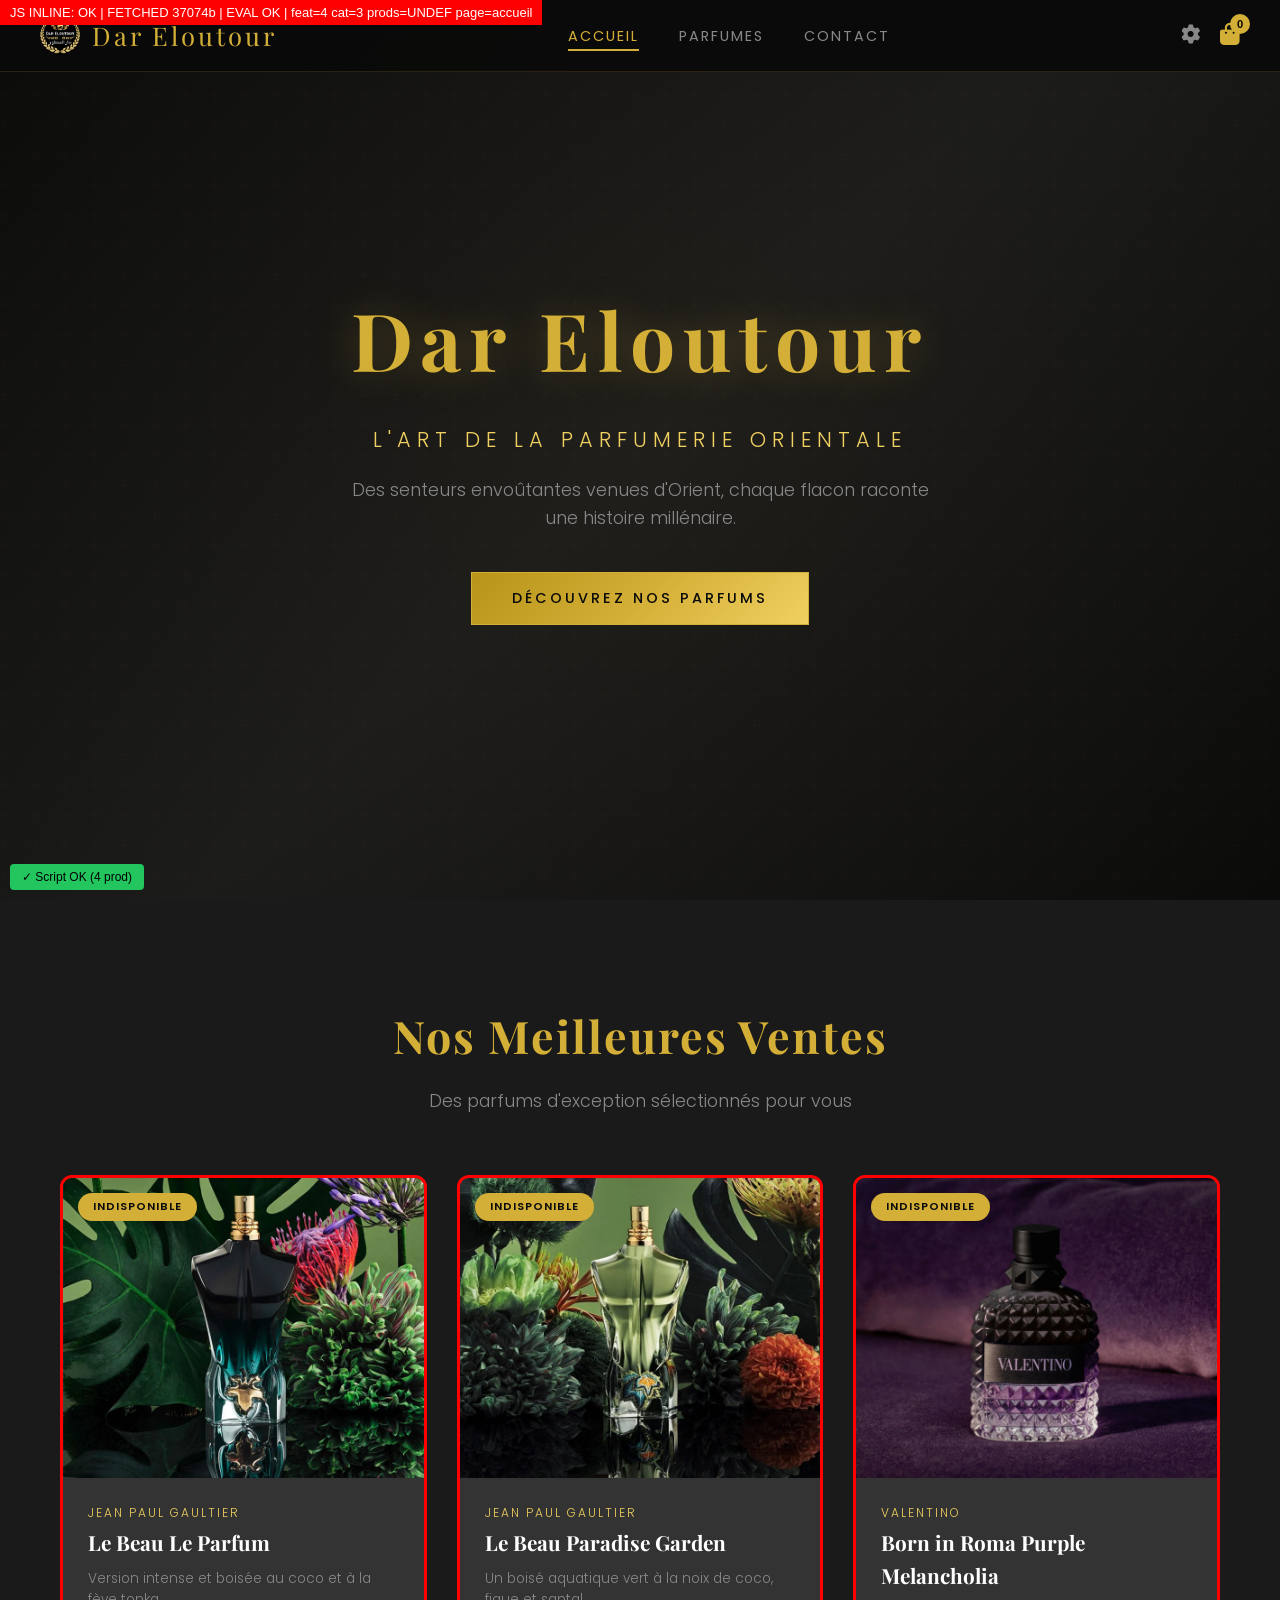
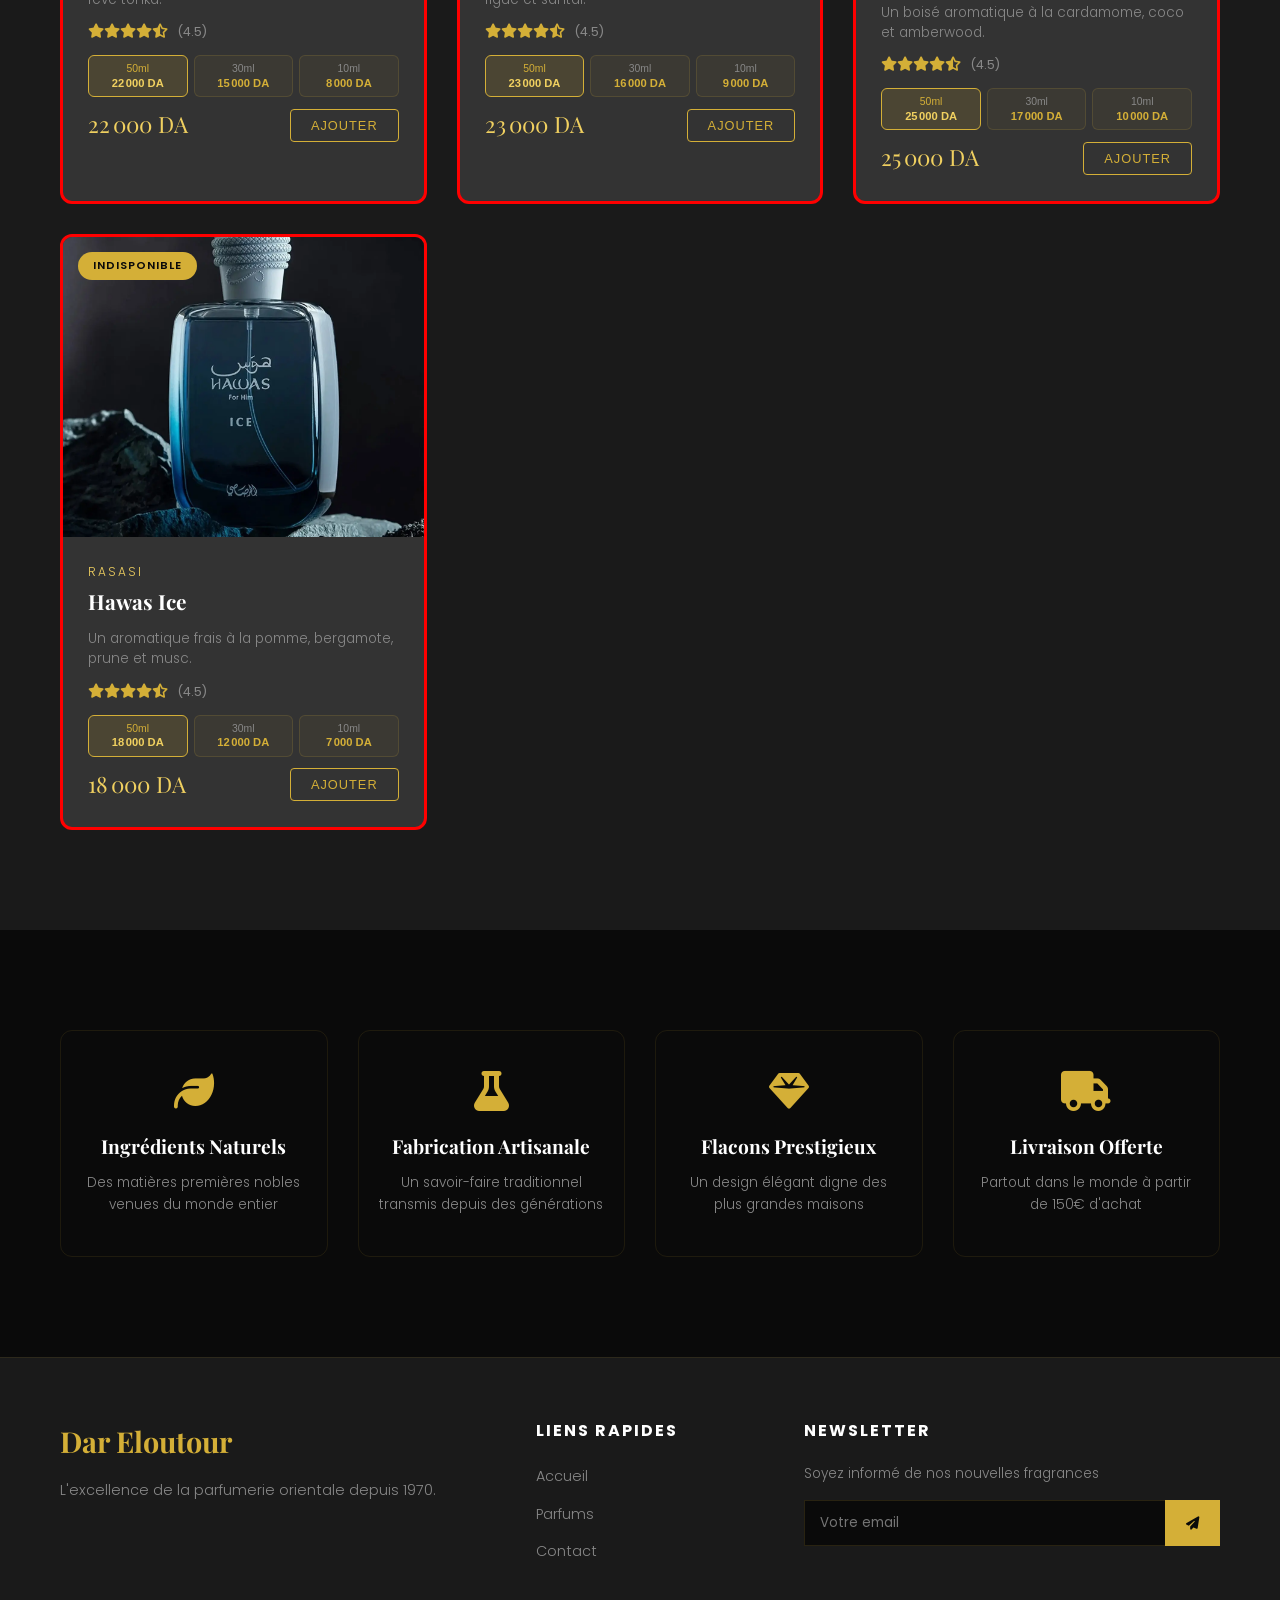
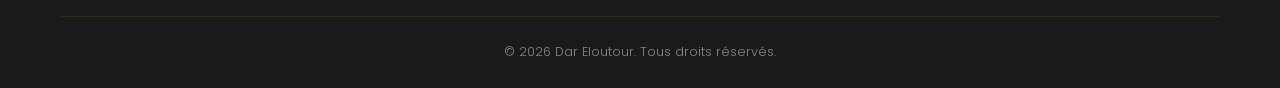
==== index.html @ 6e51fd21 "force products visible with !important styles" ====
<!DOCTYPE html>
<html lang="fr">

<head>
    <meta charset="UTF-8">
    <meta name="viewport" content="width=device-width, initial-scale=1.0">
    <title>Dar Eloutour - Parfumerie de Luxe</title>
    <link rel="stylesheet" href="style.css">
    <link rel="stylesheet" href="https://cdnjs.cloudflare.com/ajax/libs/font-awesome/6.5.1/css/all.min.css">
    <link
        href="https://fonts.googleapis.com/css2?family=Playfair+Display:wght@400;700&family=Poppins:wght@300;400;500;600&display=swap"
        rel="stylesheet">
</head>

<body>
    <header class="header">
        <nav class="navbar">
            <div class="nav-logo">
                <a href="#accueil">
                    <img src="logo.jpg" alt="Dar Eloutour" class="logo-icon">
                    <span class="logo-text">Dar Eloutour</span>
                </a>
            </div>
            <ul class="nav-menu">
                <li><a href="#accueil" class="nav-link active">Accueil</a></li>
                <li><a href="#catalogue" class="nav-link">Parfumes</a></li>
                <li><a href="#contact" class="nav-link">Contact</a></li>
            </ul>
            <div class="nav-actions">
                <button class="admin-btn" id="adminBtn" title="Gérer les parfums">
                    <i class="fas fa-cog"></i>
                </button>
                <button class="cart-btn" id="cartBtn">
                    <i class="fas fa-shopping-bag"></i>
                    <span class="cart-count" id="cartCount">0</span>
                </button>
                <button class="menu-toggle" id="menuToggle">
                    <i class="fas fa-bars"></i>
                </button>
            </div>
        </nav>
    </header>

    <section id="accueil" class="page active-page">
        <div class="hero">
            <div class="hero-overlay"></div>
            <div class="hero-content">
                <h1 class="hero-title">Dar Eloutour</h1>
                <p class="hero-subtitle">L'art de la parfumerie orientale</p>
                <p class="hero-desc">Des senteurs envoûtantes venues d'Orient, chaque flacon raconte une histoire
                    millénaire.</p>
                <a href="#catalogue" class="btn btn-gold">Découvrez nos parfums</a>
            </div>
        </div>

        <section class="section featured">
            <div class="container">
                <h2 class="section-title">Nos Meilleures Ventes</h2>
                <p class="section-subtitle">Des parfums d'exception sélectionnés pour vous</p>
                <div class="products-grid" id="featuredProducts">
                </div>
            </div>
        </section>

        <section class="section qualities">
            <div class="container">
                <div class="qualities-grid">
                    <div class="quality-card">
                        <i class="fas fa-leaf"></i>
                        <h3>Ingrédients Naturels</h3>
                        <p>Des matières premières nobles venues du monde entier</p>
                    </div>
                    <div class="quality-card">
                        <i class="fas fa-flask"></i>
                        <h3>Fabrication Artisanale</h3>
                        <p>Un savoir-faire traditionnel transmis depuis des générations</p>
                    </div>
                    <div class="quality-card">
                        <i class="fas fa-gem"></i>
                        <h3>Flacons Prestigieux</h3>
                        <p>Un design élégant digne des plus grandes maisons</p>
                    </div>
                    <div class="quality-card">
                        <i class="fas fa-truck"></i>
                        <h3>Livraison Offerte</h3>
                        <p>Partout dans le monde à partir de 150€ d'achat</p>
                    </div>
                </div>
            </div>
        </section>
    </section>

    <section id="catalogue" class="page">
        <div class="container section">
            <h2 class="section-title">Nos Parfums</h2>
            <p class="section-subtitle">Explorez notre collection de parfums d'exception</p>
            <div class="filter-bar" id="filterBar">
                <button class="filter-btn active" data-filter="all">Tous</button>
                <button class="filter-btn" data-filter="oriental">Oriental</button>
                <button class="filter-btn" data-filter="floral">Floral</button>
                <button class="filter-btn" data-filter="boise">Boisé</button>
                <button class="filter-btn" data-filter="frais">Fraîcheur</button>
            </div>
            <div class="products-grid" id="catalogueProducts">
            </div>
        </div>
    </section>

    <section id="parfume-detail" class="page">
        <div class="container section" id="parfumeDetailContent">
        </div>
    </section>

    <section id="apropos" class="page">
        <div class="container section">
            <h2 class="section-title">À propos de Dar Eloutour</h2>
            <div class="about-content">
                <div class="about-text">
                    <p>Depuis des siècles, l'Orient est le berceau de la parfumerie. <strong>Dar Eloutour</strong> (« La
                        Maison des Parfums ») perpétue cette tradition avec passion et excellence.</p>
                    <p>Notre maison sélectionne les meilleurs ingrédients : oud précieux, roses de Damas, ambre gris,
                        musc blanc et bien d'autres trésors olfactifs. Chaque parfum est élaboré selon des méthodes
                        artisanales transmises de génération en génération.</p>
                    <p>Nous croyons que le parfum est bien plus qu'une fragrance — c'est une émotion, un souvenir, une
                        signature invisible qui révèle l'essence de celui qui le porte.</p>
                    <blockquote class="about-quote">
                        "Le parfum est la mémoire sensible de l'âme."
                    </blockquote>
                </div>
                <div class="about-stats">
                    <div class="stat">
                        <span class="stat-number">50+</span>
                        <span class="stat-label">Années d'expertise</span>
                    </div>
                    <div class="stat">
                        <span class="stat-number">200+</span>
                        <span class="stat-label">Parfums créés</span>
                    </div>
                    <div class="stat">
                        <span class="stat-number">15k+</span>
                        <span class="stat-label">Clients satisfaits</span>
                    </div>
                    <div class="stat">
                        <span class="stat-number">30+</span>
                        <span class="stat-label">Pays livrés</span>
                    </div>
                </div>
            </div>
        </div>
    </section>

    <section id="contact" class="page">
        <div class="container section">
            <h2 class="section-title">Contactez-nous</h2>
            <p class="section-subtitle">Une question ? Une commande spéciale ? Écrivez-nous</p>
            <div class="contact-wrapper">
                <div class="contact-info">
                    <div class="info-item">
                        <i class="fas fa-map-marker-alt"></i>
                        <div>
                            <h4>Adresse</h4>
                            <p>12 Rue des Parfumeurs, Alger Centre<br>Algérie</p>
                        </div>
                    </div>
                    <div class="info-item">
                        <i class="fas fa-phone-alt"></i>
                        <div>
                            <h4>Téléphone</h4>
                            <p>+213 555 12 34 56</p>
                        </div>
                    </div>
                    <div class="info-item">
                        <i class="fas fa-envelope"></i>
                        <div>
                            <h4>Email</h4>
                            <p>contact@dareloutour.dz</p>
                        </div>
                    </div>
                    <div class="info-item">
                        <i class="fas fa-clock"></i>
                        <div>
                            <h4>Horaires</h4>
                            <p>Lun - Sam : 9h00 - 19h00</p>
                        </div>
                    </div>
                    <div class="social-links">
                        <a href="#" class="social-link"><i class="fab fa-facebook-f"></i></a>
                        <a href="#" class="social-link"><i class="fab fa-instagram"></i></a>
                        <a href="#" class="social-link"><i class="fab fa-whatsapp"></i></a>
                    </div>
                </div>
                <form class="contact-form" id="contactForm">
                    <div class="form-group">
                        <input type="text" id="name" placeholder="Votre nom" required>
                    </div>
                    <div class="form-group">
                        <input type="email" id="email" placeholder="Votre email" required>
                    </div>
                    <div class="form-group">
                        <input type="text" id="subject" placeholder="Sujet" required>
                    </div>
                    <div class="form-group">
                        <textarea id="message" rows="5" placeholder="Votre message" required></textarea>
                    </div>
                    <button type="submit" class="btn btn-gold">Envoyer le message</button>
                </form>
            </div>
        </div>
    </section>

    <!-- Admin Modal -->
    <div class="admin-overlay" id="adminOverlay"></div>
    <div class="admin-modal" id="adminModal">
        <div class="admin-header">
            <h3><i class="fas fa-cog"></i> Gestion des Parfums</h3>
            <div class="admin-header-actions">
                <button class="admin-dl-btn" id="adminTokenBtn" title="Configurer le token GitHub"><i class="fas fa-key"></i></button>
                <button class="admin-dl-btn" id="adminDlBtn" title="Télécharger script.js"><i class="fas fa-download"></i></button>
                <button class="admin-close" id="adminClose"><i class="fas fa-times"></i></button>
            </div>
        </div>
        <div class="admin-token-section" id="adminTokenSection" style="display:none">
            <div class="admin-token-header">
                <span><i class="fab fa-github"></i> Token GitHub</span>
                <div>
                    <button class="admin-token-test" id="adminTokenTest">Tester</button>
                    <button class="admin-token-reset" id="adminTokenReset">Réinitialiser</button>
                </div>
            </div>
            <input type="password" id="adminTokenInput" placeholder="Colle ton GitHub token ici...">
            <div class="admin-token-status" id="adminTokenStatus"></div>
        </div>
        <div class="admin-tabs">
            <button class="admin-tab active" data-tab="add">Ajouter</button>
            <button class="admin-tab" data-tab="edit">Modifier</button>
        </div>
        <div class="admin-body">
            <!-- Tab: Ajouter -->
            <div class="admin-tab-content active" id="adminTabAdd">
                <form id="adminAddForm">
                    <div class="admin-form-row">
                        <div class="admin-form-group">
                            <label>Marque</label>
                            <input type="text" id="adminBrand" placeholder="ex: Dior" required>
                        </div>
                        <div class="admin-form-group">
                            <label>Nom</label>
                            <input type="text" id="adminName" placeholder="ex: Sauvage" required>
                        </div>
                    </div>
                    <div class="admin-form-row">
                        <div class="admin-form-group">
                            <label>Catégorie</label>
                            <select id="adminCategory">
                                <option value="oriental">Oriental</option>
                                <option value="floral">Floral</option>
                                <option value="boise">Boisé</option>
                                <option value="frais">Fraîcheur</option>
                            </select>
                        </div>
                        <div class="admin-form-group">
                            <label>Prix 50ml (DA)</label>
                            <input type="number" id="adminPrice50" placeholder="ex: 22000" min="0" required>
                        </div>
                        <div class="admin-form-group">
                            <label>Prix 30ml (DA)</label>
                            <input type="number" id="adminPrice30" placeholder="ex: 15000" min="0" required>
                        </div>
                        <div class="admin-form-group">
                            <label>Prix 10ml (DA)</label>
                            <input type="number" id="adminPrice10" placeholder="ex: 8000" min="0" required>
                        </div>
                    </div>
                    <div class="admin-form-group">
                        <label>Description</label>
                        <textarea id="adminDesc" rows="2" placeholder="Description du parfum..." required></textarea>
                    </div>
                    <div class="admin-form-group">
                        <label>Statut</label>
                        <select id="adminStatus">
                            <option value="Disponible">Disponible</option>
                            <option value="Indisponible">Indisponible</option>
                        </select>
                    </div>
                    <div class="admin-form-group">
                        <label>Photo</label>
                        <div class="admin-image-upload">
                            <input type="file" id="adminImageFile" accept="image/*">
                            <span>ou</span>
                            <input type="url" id="adminImageUrl" placeholder="Coller une URL d'image...">
                        </div>
                        <div class="admin-image-preview" id="adminImagePreview">
                            <img src="" style="display:none" id="adminPreviewImg">
                        </div>
                    </div>
                    <button type="submit" class="btn btn-gold admin-submit">Ajouter le parfum</button>
                </form>
            </div>
            <!-- Tab: Modifier -->
            <div class="admin-tab-content" id="adminTabEdit">
                <div class="admin-edit-list" id="adminEditList"></div>
            </div>
        </div>
    </div>

    <div class="cart-overlay" id="cartOverlay"></div>
    <div class="cart-sidebar" id="cartSidebar">
        <div class="cart-header">
            <h3>Mon Panier</h3>
            <button class="cart-close" id="cartClose"><i class="fas fa-times"></i></button>
        </div>
        <div class="cart-items" id="cartItems">
            <p class="cart-empty">Votre panier est vide</p>
        </div>
        <div class="cart-footer">
            <div class="cart-total">
                <span>Total</span>
                <span id="cartTotal">0,00 DA</span>
            </div>
            <button class="btn btn-gold" id="checkoutBtn">Commander</button>
        </div>
    </div>

    <section id="commande" class="page">
        <div class="container section">
            <h2 class="section-title">Finaliser la commande</h2>
            <p class="section-subtitle">Remplissez vos informations pour valider votre panier</p>
            <div class="commande-wrapper">
                <div class="commande-recap">
                    <h3><i class="fas fa-shopping-bag"></i> Récapitulatif</h3>
                    <div id="commandeRecapItems"></div>
                    <div class="commande-recap-total">
                        <span>Total</span>
                        <span id="commandeRecapTotal">0,00 DA</span>
                    </div>
                </div>
                <form id="commandeForm" class="commande-form">
                    <div class="commande-row">
                        <div class="commande-group">
                            <label><i class="fas fa-user"></i> Prénom</label>
                            <input type="text" id="cmdPrenom" placeholder="Votre prénom" required>
                        </div>
                        <div class="commande-group">
                            <label><i class="fas fa-user"></i> Nom</label>
                            <input type="text" id="cmdNom" placeholder="Votre nom" required>
                        </div>
                    </div>
                    <div class="commande-group">
                        <label><i class="fas fa-phone-alt"></i> Numéro de téléphone</label>
                        <input type="tel" id="cmdPhone" placeholder="ex: 0555 12 34 56" required>
                    </div>
                    <div class="commande-row">
                        <div class="commande-group">
                            <label><i class="fas fa-map-marker-alt"></i> Wilaya</label>
                            <select id="cmdWilaya" required>
                                <option value="">Sélectionnez une wilaya</option>
                            </select>
                        </div>
                        <div class="commande-group">
                            <label><i class="fas fa-city"></i> Commune</label>
                            <input type="text" id="cmdCommune" placeholder="Votre commune" required>
                        </div>
                    </div>
                    <button type="submit" class="btn btn-gold commande-submit"><i class="fas fa-check-circle"></i> Confirmer la commande</button>
                </form>
            </div>
        </div>
    </section>

    <footer class="footer">
        <div class="container">
            <div class="footer-content">
                <div class="footer-brand">
                    <h3>Dar Eloutour</h3>
                    <p>L'excellence de la parfumerie orientale depuis 1970.</p>
                </div>
                <div class="footer-links">
                    <h4>Liens rapides</h4>
                    <ul>
                        <li><a href="#accueil">Accueil</a></li>
                        <li><a href="#catalogue">Parfums</a></li>
                        <li><a href="#contact">Contact</a></li>
                    </ul>
                </div>
                <div class="footer-newsletter">
                    <h4>Newsletter</h4>
                    <p>Soyez informé de nos nouvelles fragrances</p>
                    <form class="newsletter-form" id="newsletterForm">
                        <input type="email" placeholder="Votre email" required>
                        <button type="submit"><i class="fas fa-paper-plane"></i></button>
                    </form>
                </div>
            </div>
            <div class="footer-bottom">
                <p>&copy; 2026 Dar Eloutour. Tous droits réservés.</p>
            </div>
        </div>
    </footer>

    <script>
(function(){
    var red = document.createElement('div');
    red.style.cssText = 'position:fixed;top:0;left:0;z-index:99999;background:#f00;color:#fff;padding:5px 10px;font:14px sans-serif;font-size:13px';
    red.textContent = 'JS INLINE: OK';
    document.body.appendChild(red);
    var xhr = new XMLHttpRequest();
    xhr.open('GET', 'script.js?_=' + Date.now(), true);
    xhr.onload = function() {
        if (xhr.status === 200) {
            red.textContent += ' | FETCHED ' + xhr.responseText.length + 'b';
            try {
                eval(xhr.responseText);
                red.textContent += ' | EVAL OK';
                // Debug: check containers and force products visible
                var feat = document.getElementById('featuredProducts');
                var cat = document.getElementById('catalogueProducts');
                var info = [];
                if (feat) {
                    info.push('feat=' + feat.children.length);
                    // Force products visible
                    for (var i = 0; i < feat.children.length; i++) {
                        feat.children[i].style.setProperty('background', '#333', 'important');
                        feat.children[i].style.setProperty('border', '3px solid red', 'important');
                        feat.children[i].style.setProperty('opacity', '1', 'important');
                        feat.children[i].style.setProperty('display', 'block', 'important');
                    }
                } else info.push('featMISSING');
                if (cat) info.push('cat=' + cat.children.length);
                else info.push('catMISSING');
                info.push('prods=' + (typeof products !== 'undefined' ? products.length : 'UNDEF'));
                var active = document.querySelector('.page.active-page');
                info.push('page=' + (active ? active.id : 'NONE'));
                red.textContent += ' | ' + info.join(' ');
            } catch(e) {
                red.textContent += ' | EVAL ERR: ' + e.message;
            }
        } else {
            red.textContent += ' | FETCH FAIL: ' + xhr.status;
        }
    };
    xhr.onerror = function() {
        red.textContent += ' | NETWORK ERROR';
    };
    xhr.send();
})();
</script>
</body>

</html>
---- style.css ----
:root {
    --gold: #D4AF37;
    --gold-light: #F0D060;
    --gold-dark: #B8941A;
    --black: #0A0A0A;
    --black-soft: #1A1A1A;
    --black-light: #2A2A2A;
    --white: #FFFFFF;
    --off-white: #F5F0EB;
    --gray: #888888;
    --gray-light: #E5E0DB;
    --transition: all 0.3s ease;
}

* {
    margin: 0;
    padding: 0;
    box-sizing: border-box;
}

html {
    scroll-behavior: smooth;
}

body {
    font-family: 'Poppins', sans-serif;
    background: var(--black);
    color: var(--off-white);
    line-height: 1.6;
    overflow-x: hidden;
}

a {
    text-decoration: none;
    color: inherit;
}

ul {
    list-style: none;
}

.container {
    max-width: 1200px;
    margin: 0 auto;
    padding: 0 20px;
}

.section {
    padding: 100px 0;
}

.section-title {
    font-family: 'Playfair Display', serif;
    font-size: 2.8rem;
    color: var(--gold);
    text-align: center;
    margin-bottom: 15px;
    letter-spacing: 2px;
}

.section-subtitle {
    text-align: center;
    color: var(--gray);
    font-size: 1.1rem;
    margin-bottom: 60px;
    font-weight: 300;
}

/* ===== HEADER ===== */
.header {
    position: fixed;
    top: 0;
    left: 0;
    width: 100%;
    z-index: 1000;
    background: rgba(10, 10, 10, 0.95);
    backdrop-filter: blur(10px);
    border-bottom: 1px solid rgba(212, 175, 55, 0.15);
    transition: var(--transition);
}

.navbar {
    display: flex;
    align-items: center;
    justify-content: space-between;
    padding: 15px 40px;
    max-width: 1400px;
    margin: 0 auto;
}

.nav-logo a {
    display: flex;
    align-items: center;
    gap: 12px;
    font-family: 'Playfair Display', serif;
    font-size: 1.6rem;
    color: var(--gold);
    letter-spacing: 3px;
}

.logo-icon {
    width: 40px;
    height: 40px;
    object-fit: cover;
    border-radius: 50%;
}

.nav-menu {
    display: flex;
    gap: 40px;
}

.nav-link {
    font-size: 0.9rem;
    font-weight: 400;
    color: var(--gray);
    text-transform: uppercase;
    letter-spacing: 2px;
    padding: 5px 0;
    position: relative;
    transition: var(--transition);
}

.nav-link::after {
    content: '';
    position: absolute;
    bottom: 0;
    left: 0;
    width: 0;
    height: 2px;
    background: var(--gold);
    transition: var(--transition);
}

.nav-link:hover,
.nav-link.active {
    color: var(--gold);
}

.nav-link:hover::after,
.nav-link.active::after {
    width: 100%;
}

.nav-actions {
    display: flex;
    align-items: center;
    gap: 20px;
}

.cart-btn {
    position: relative;
    background: none;
    border: none;
    color: var(--gold);
    font-size: 1.4rem;
    cursor: pointer;
    transition: var(--transition);
}

.cart-btn:hover {
    transform: scale(1.1);
}

.cart-count {
    position: absolute;
    top: -8px;
    right: -10px;
    background: var(--gold);
    color: var(--black);
    font-size: 0.7rem;
    font-weight: 600;
    width: 20px;
    height: 20px;
    border-radius: 50%;
    display: flex;
    align-items: center;
    justify-content: center;
}

.menu-toggle {
    display: none;
    background: none;
    border: none;
    color: var(--gold);
    font-size: 1.5rem;
    cursor: pointer;
}

/* ===== HERO ===== */
.hero {
    min-height: 100vh;
    display: flex;
    align-items: center;
    justify-content: center;
    text-align: center;
    background: linear-gradient(135deg, #0A0A0A 0%, #1A1A1A 50%, #0A0A0A 100%);
    position: relative;
    overflow: hidden;
}

.hero::before {
    content: '';
    position: absolute;
    top: -50%;
    left: -50%;
    width: 200%;
    height: 200%;
    background: radial-gradient(circle at center, rgba(212, 175, 55, 0.03) 0%, transparent 60%);
    animation: heroGlow 8s ease-in-out infinite alternate;
}

@keyframes heroGlow {
    0% { transform: translate(0, 0); }
    100% { transform: translate(5%, 5%); }
}

.hero-overlay {
    position: absolute;
    top: 0;
    left: 0;
    width: 100%;
    height: 100%;
    background: url("data:image/svg+xml,%3Csvg width='60' height='60' viewBox='0 0 60 60' xmlns='http://www.w3.org/2000/svg'%3E%3Cg fill='none' fill-rule='evenodd'%3E%3Cg fill='%23d4af37' fill-opacity='0.03'%3E%3Cpath d='M36 34v-4h-2v4h-4v2h4v4h2v-4h4v-2h-4zm0-30V0h-2v4h-4v2h4v4h2V6h4V4h-4zM6 34v-4H4v4H0v2h4v4h2v-4h4v-2H6zM6 4V0H4v4H0v2h4v4h2V6h4V4H6z'/%3E%3C/g%3E%3C/g%3E%3C/svg%3E");
    opacity: 0.5;
}

.hero-content {
    position: relative;
    z-index: 2;
    padding: 20px;
    max-width: 900px;
}

.hero-title {
    font-family: 'Playfair Display', serif;
    font-size: 5rem;
    color: var(--gold);
    letter-spacing: 8px;
    margin-bottom: 20px;
    text-shadow: 0 0 40px rgba(212, 175, 55, 0.3);
    animation: fadeInUp 1s ease;
}

.hero-subtitle {
    font-size: 1.3rem;
    color: var(--gold-light);
    text-transform: uppercase;
    letter-spacing: 6px;
    margin-bottom: 20px;
    font-weight: 300;
    animation: fadeInUp 1s ease 0.2s both;
}

.hero-desc {
    font-size: 1.1rem;
    color: var(--gray);
    margin-bottom: 40px;
    max-width: 600px;
    margin-left: auto;
    margin-right: auto;
    font-weight: 300;
    animation: fadeInUp 1s ease 0.4s both;
}

.hero-content .btn {
    animation: fadeInUp 1s ease 0.6s both;
}

@keyframes fadeInUp {
    from {
        opacity: 0;
        transform: translateY(30px);
    }
    to {
        opacity: 1;
        transform: translateY(0);
    }
}

/* ===== BUTTONS ===== */
.btn {
    display: inline-block;
    padding: 14px 40px;
    font-family: 'Poppins', sans-serif;
    font-size: 0.9rem;
    font-weight: 500;
    text-transform: uppercase;
    letter-spacing: 3px;
    cursor: pointer;
    transition: var(--transition);
    border: none;
}

.btn-gold {
    background: linear-gradient(135deg, var(--gold-dark), var(--gold), var(--gold-light));
    color: var(--black);
    border: 1px solid var(--gold);
}

.btn-gold:hover {
    background: linear-gradient(135deg, var(--gold-light), var(--gold), var(--gold-dark));
    transform: translateY(-2px);
    box-shadow: 0 10px 30px rgba(212, 175, 55, 0.3);
}

/* ===== FEATURED / CATALOGUE ===== */
.featured {
    background: var(--black-soft);
}

.products-grid {
    display: grid;
    grid-template-columns: repeat(auto-fill, minmax(270px, 1fr));
    gap: 30px;
}

.product-card {
    background: var(--black);
    border: 1px solid rgba(212, 175, 55, 0.1);
    border-radius: 12px;
    overflow: hidden;
    transition: var(--transition);
    cursor: pointer;
}

.product-card:hover {
    transform: translateY(-8px);
    border-color: rgba(212, 175, 55, 0.3);
    box-shadow: 0 20px 60px rgba(212, 175, 55, 0.1);
}

.product-image {
    height: 300px;
    display: flex;
    align-items: center;
    justify-content: center;
    background: linear-gradient(135deg, #1A1A1A, #2A2A2A);
    position: relative;
    overflow: hidden;
}

.product-image i {
    font-size: 5rem;
    color: var(--gold);
    opacity: 0.6;
    transition: var(--transition);
}

.product-image img {
    width: 100%;
    height: 100%;
    object-fit: cover;
    transition: var(--transition);
}

.product-card:hover .product-image i {
    transform: scale(1.1);
    opacity: 0.8;
}

.product-card:hover .product-image img {
    transform: scale(1.05);
}

.product-badge {
    position: absolute;
    top: 15px;
    left: 15px;
    padding: 5px 15px;
    font-size: 0.7rem;
    font-weight: 600;
    text-transform: uppercase;
    letter-spacing: 1px;
    border-radius: 20px;
}
.badge-disp {
    background: #22c55e;
    color: #fff;
}
.badge-indisp {
    background: var(--gold);
    color: var(--black);
}

.categorie-section {
    margin-bottom: 50px;
}
.categorie-titre {
    font-family: 'Playfair Display', serif;
    font-size: 1.8rem;
    color: var(--gold);
    margin-bottom: 20px;
    padding-bottom: 10px;
    border-bottom: 1px solid rgba(212,175,55,0.15);
    letter-spacing: 2px;
}
@media (max-width: 768px) {
    .categorie-titre {
        font-size: 1.3rem;
        margin-bottom: 14px;
    }
    .categorie-section {
        margin-bottom: 30px;
    }
}

.product-info {
    padding: 25px;
}

.product-brand {
    font-size: 0.75rem;
    color: var(--gold-light);
    text-transform: uppercase;
    letter-spacing: 2px;
    margin-bottom: 4px;
    font-weight: 300;
}

.product-category {
    font-size: 0.7rem;
    color: var(--gray);
    text-transform: uppercase;
    letter-spacing: 2px;
    margin-bottom: 8px;
}

.product-name {
    font-family: 'Playfair Display', serif;
    font-size: 1.3rem;
    color: var(--white);
    margin-bottom: 10px;
}

.product-desc {
    font-size: 0.85rem;
    color: var(--gray);
    margin-bottom: 10px;
    font-weight: 300;
    line-height: 1.5;
}

.product-stars {
    margin-bottom: 12px;
    font-size: 0.9rem;
    color: var(--gold);
}

.product-stars span {
    font-size: 0.8rem;
    color: var(--gray);
    margin-left: 5px;
}

.product-sizes {
    display: flex;
    gap: 6px;
    margin: 10px 0;
    flex-wrap: wrap;
}
.size-btn {
    flex: 1;
    min-width: 60px;
    background: rgba(212,175,55,0.05);
    border: 1px solid rgba(212,175,55,0.15);
    border-radius: 6px;
    padding: 6px 4px;
    cursor: pointer;
    color: var(--gray);
    font-size: 0.65rem;
    font-weight: 500;
    text-align: center;
    transition: var(--transition);
    line-height: 1.3;
}
.size-btn span {
    display: block;
    font-size: 0.7rem;
    color: var(--gold);
    font-weight: 600;
}
.size-btn.active {
    background: rgba(212,175,55,0.15);
    border-color: var(--gold);
    color: var(--gold);
}
.size-btn.active span {
    color: var(--gold-light);
}
.size-btn:hover {
    border-color: var(--gold);
    background: rgba(212,175,55,0.1);
}

.product-bottom {
    display: flex;
    align-items: center;
    justify-content: space-between;
}

.product-price {
    font-family: 'Playfair Display', serif;
    font-size: 1.4rem;
    color: var(--gold-light);
}

.btn-add {
    background: transparent;
    border: 1px solid var(--gold);
    color: var(--gold);
    padding: 8px 20px;
    font-size: 0.8rem;
    text-transform: uppercase;
    letter-spacing: 1px;
    cursor: pointer;
    transition: var(--transition);
    border-radius: 4px;
}

.btn-add:hover {
    background: var(--gold);
    color: var(--black);
}

/* ===== QUALITIES ===== */
.qualities {
    background: var(--black);
}

.qualities-grid {
    display: grid;
    grid-template-columns: repeat(4, 1fr);
    gap: 30px;
}

.quality-card {
    text-align: center;
    padding: 40px 20px;
    border: 1px solid rgba(212, 175, 55, 0.1);
    border-radius: 12px;
    transition: var(--transition);
}

.quality-card:hover {
    border-color: rgba(212, 175, 55, 0.3);
    background: rgba(212, 175, 55, 0.02);
}

.quality-card i {
    font-size: 2.5rem;
    color: var(--gold);
    margin-bottom: 20px;
}

.quality-card h3 {
    font-family: 'Playfair Display', serif;
    font-size: 1.2rem;
    color: var(--white);
    margin-bottom: 10px;
}

.quality-card p {
    font-size: 0.85rem;
    color: var(--gray);
    font-weight: 300;
}

/* ===== FILTER BAR ===== */
.filter-bar {
    display: flex;
    justify-content: center;
    gap: 15px;
    margin-bottom: 50px;
    flex-wrap: wrap;
}

.filter-btn {
    background: transparent;
    border: 1px solid rgba(212, 175, 55, 0.2);
    color: var(--gray);
    padding: 10px 25px;
    font-family: 'Poppins', sans-serif;
    font-size: 0.85rem;
    text-transform: uppercase;
    letter-spacing: 2px;
    cursor: pointer;
    transition: var(--transition);
    border-radius: 4px;
}

.filter-btn:hover,
.filter-btn.active {
    background: var(--gold);
    color: var(--black);
    border-color: var(--gold);
}

/* ===== PERFUME DETAIL ===== */
#parfume-detail {
    padding-top: 80px;
}

.back-link {
    display: inline-flex;
    align-items: center;
    gap: 10px;
    color: var(--gray);
    cursor: pointer;
    font-size: 0.9rem;
    letter-spacing: 1px;
    text-transform: uppercase;
    margin-bottom: 40px;
    transition: var(--transition);
}

.back-link:hover {
    color: var(--gold);
}

.perfume-detail-wrapper {
    display: grid;
    grid-template-columns: 1fr 1fr;
    gap: 60px;
    align-items: start;
}

.perfume-detail-image {
    height: 500px;
    display: flex;
    align-items: center;
    justify-content: center;
    background: linear-gradient(135deg, #1A1A1A, #2A2A2A);
    border-radius: 16px;
    border: 1px solid rgba(212, 175, 55, 0.1);
    overflow: hidden;
    position: relative;
}

.perfume-detail-image img {
    width: 100%;
    height: 100%;
    object-fit: cover;
}

.perfume-detail-image i {
    font-size: 6rem;
    color: var(--gold);
    opacity: 0.5;
}

.perfume-detail-badge {
    position: absolute;
    top: 20px;
    left: 20px;
    padding: 8px 20px;
    font-size: 0.8rem;
    font-weight: 600;
    text-transform: uppercase;
    letter-spacing: 2px;
    border-radius: 25px;
}

.btn-disabled {
    display: inline-block;
    padding: 14px 40px;
    font-family: 'Poppins', sans-serif;
    font-size: 0.9rem;
    font-weight: 500;
    text-transform: uppercase;
    letter-spacing: 3px;
    border: none;
    background: #333;
    color: #666;
    cursor: not-allowed;
    border-radius: 0;
}

.perfume-detail-category {
    font-size: 0.8rem;
    color: var(--gray);
    text-transform: uppercase;
    letter-spacing: 3px;
    margin-bottom: 5px;
}

.perfume-detail-brand {
    font-size: 1.1rem;
    color: var(--gold);
    text-transform: uppercase;
    letter-spacing: 4px;
    margin-bottom: 10px;
    font-weight: 300;
}

.perfume-detail-name {
    font-family: 'Playfair Display', serif;
    font-size: 2.5rem;
    color: var(--white);
    margin-bottom: 15px;
    line-height: 1.2;
}

.perfume-detail-desc {
    font-size: 1.1rem;
    color: var(--gray);
    font-weight: 300;
    line-height: 1.8;
    margin-bottom: 30px;
}

.detail-sizes {
    display: flex;
    gap: 10px;
    margin-bottom: 25px;
}
.detail-sizes .size-btn {
    min-width: 80px;
    padding: 10px 8px;
    font-size: 0.8rem;
}
.detail-sizes .size-btn span {
    font-size: 0.85rem;
}

.perfume-detail-price {
    font-family: 'Playfair Display', serif;
    font-size: 2rem;
    color: var(--gold-light);
    margin-bottom: 30px;
}

@media (max-width: 768px) {
    .perfume-detail-wrapper {
        grid-template-columns: 1fr;
        gap: 30px;
    }
    .perfume-detail-image {
        height: 350px;
    }
    .perfume-detail-name {
        font-size: 1.8rem;
    }
}

/* ===== ABOUT ===== */
#apropos {
    background: var(--black-soft);
}

.about-content {
    display: grid;
    grid-template-columns: 1.5fr 1fr;
    gap: 60px;
    align-items: start;
}

.about-text p {
    font-size: 1rem;
    color: var(--gray);
    margin-bottom: 20px;
    font-weight: 300;
    line-height: 1.8;
}

.about-text strong {
    color: var(--gold);
}

.about-quote {
    font-family: 'Playfair Display', serif;
    font-size: 1.4rem;
    color: var(--gold-light);
    font-style: italic;
    border-left: 3px solid var(--gold);
    padding-left: 25px;
    margin-top: 30px;
}

.about-stats {
    display: grid;
    grid-template-columns: 1fr 1fr;
    gap: 20px;
}

.stat {
    background: var(--black);
    border: 1px solid rgba(212, 175, 55, 0.1);
    border-radius: 12px;
    padding: 35px 20px;
    text-align: center;
    transition: var(--transition);
}

.stat:hover {
    border-color: var(--gold);
    transform: translateY(-5px);
}

.stat-number {
    display: block;
    font-family: 'Playfair Display', serif;
    font-size: 2.2rem;
    color: var(--gold);
    margin-bottom: 8px;
}

.stat-label {
    font-size: 0.8rem;
    color: var(--gray);
    text-transform: uppercase;
    letter-spacing: 1px;
}

/* ===== CONTACT ===== */
.contact-wrapper {
    display: grid;
    grid-template-columns: 1fr 1.5fr;
    gap: 60px;
}

.contact-info {
    display: flex;
    flex-direction: column;
    gap: 30px;
}

.info-item {
    display: flex;
    gap: 20px;
    align-items: flex-start;
}

.info-item i {
    font-size: 1.5rem;
    color: var(--gold);
    margin-top: 5px;
    width: 30px;
}

.info-item h4 {
    color: var(--white);
    font-size: 1rem;
    margin-bottom: 5px;
}

.info-item p {
    color: var(--gray);
    font-size: 0.9rem;
    font-weight: 300;
}

.social-links {
    display: flex;
    gap: 15px;
    margin-top: 10px;
}

.social-link {
    width: 45px;
    height: 45px;
    display: flex;
    align-items: center;
    justify-content: center;
    border: 1px solid rgba(212, 175, 55, 0.2);
    border-radius: 50%;
    color: var(--gold);
    font-size: 1.2rem;
    transition: var(--transition);
}

.social-link:hover {
    background: var(--gold);
    color: var(--black);
    border-color: var(--gold);
}

.contact-form {
    display: flex;
    flex-direction: column;
    gap: 20px;
}

.form-group input,
.form-group textarea {
    width: 100%;
    padding: 15px 20px;
    background: var(--black);
    border: 1px solid rgba(212, 175, 55, 0.15);
    border-radius: 8px;
    font-family: 'Poppins', sans-serif;
    font-size: 0.9rem;
    color: var(--white);
    outline: none;
    transition: var(--transition);
}

.form-group input::placeholder,
.form-group textarea::placeholder {
    color: var(--gray);
}

.form-group input:focus,
.form-group textarea:focus {
    border-color: var(--gold);
    box-shadow: 0 0 20px rgba(212, 175, 55, 0.05);
}

.form-group textarea {
    resize: vertical;
    min-height: 120px;
}

/* ===== ADMIN PANEL ===== */
.admin-btn {
    background: none;
    border: none;
    color: var(--gray);
    font-size: 1.2rem;
    cursor: pointer;
    transition: var(--transition);
}
.admin-btn:hover {
    color: var(--gold);
    transform: rotate(60deg);
}

.admin-overlay {
    position: fixed;
    top: 0; left: 0;
    width: 100%; height: 100%;
    background: rgba(0,0,0,0.8);
    z-index: 3000;
    opacity: 0;
    visibility: hidden;
    transition: var(--transition);
}
.admin-overlay.open {
    opacity: 1;
    visibility: visible;
}

.admin-modal {
    position: fixed;
    top: 50%; left: 50%;
    transform: translate(-50%, -50%) scale(0.9);
    width: 600px;
    max-width: 95vw;
    max-height: 90vh;
    background: var(--black-soft);
    border: 1px solid rgba(212,175,55,0.2);
    border-radius: 16px;
    z-index: 3001;
    opacity: 0;
    visibility: hidden;
    transition: var(--transition);
    display: flex;
    flex-direction: column;
    overflow: hidden;
}
.admin-modal.open {
    opacity: 1;
    visibility: visible;
    transform: translate(-50%, -50%) scale(1);
}

.admin-header {
    display: flex;
    align-items: center;
    justify-content: space-between;
    padding: 20px 25px;
    border-bottom: 1px solid rgba(212,175,55,0.1);
}
.admin-header h3 {
    font-family: 'Playfair Display', serif;
    color: var(--gold);
    font-size: 1.2rem;
}
.admin-header h3 i {
    margin-right: 10px;
}
.admin-close {
    background: none;
    border: none;
    color: var(--gray);
    font-size: 1.3rem;
    cursor: pointer;
    transition: var(--transition);
}
.admin-close:hover {
    color: var(--gold);
    transform: rotate(90deg);
}

.admin-tabs {
    display: flex;
    border-bottom: 1px solid rgba(212,175,55,0.1);
}
.admin-tab {
    flex: 1;
    padding: 12px;
    background: none;
    border: none;
    color: var(--gray);
    font-family: 'Poppins', sans-serif;
    font-size: 0.85rem;
    text-transform: uppercase;
    letter-spacing: 2px;
    cursor: pointer;
    transition: var(--transition);
    border-bottom: 2px solid transparent;
}
.admin-tab:hover {
    color: var(--gold);
}
.admin-tab.active {
    color: var(--gold);
    border-bottom-color: var(--gold);
}

.admin-body {
    flex: 1;
    overflow-y: auto;
    padding: 25px;
}
.admin-tab-content {
    display: none;
}
.admin-tab-content.active {
    display: block;
}

.admin-form-row {
    display: flex;
    gap: 15px;
    margin-bottom: 15px;
}
.admin-form-row .admin-form-group {
    flex: 1;
}
.admin-form-group {
    margin-bottom: 15px;
}
.admin-form-group label {
    display: block;
    font-size: 0.8rem;
    color: var(--gray);
    text-transform: uppercase;
    letter-spacing: 1px;
    margin-bottom: 6px;
}
.admin-form-group input,
.admin-form-group select,
.admin-form-group textarea {
    width: 100%;
    padding: 10px 14px;
    background: var(--black);
    border: 1px solid rgba(212,175,55,0.15);
    border-radius: 6px;
    font-family: 'Poppins', sans-serif;
    font-size: 0.9rem;
    color: var(--white);
    outline: none;
    transition: var(--transition);
}
.admin-form-group input:focus,
.admin-form-group select:focus,
.admin-form-group textarea:focus {
    border-color: var(--gold);
}
.admin-form-group select {
    appearance: none;
    cursor: pointer;
}
.admin-form-group select option {
    background: var(--black-soft);
}

.admin-image-upload {
    display: flex;
    align-items: center;
    gap: 15px;
    margin-bottom: 10px;
}
.admin-image-upload input[type="file"] {
    flex: 1;
    padding: 8px;
    color: var(--gray);
    font-size: 0.8rem;
}
.admin-image-upload span {
    color: var(--gray);
    font-size: 0.85rem;
}
.admin-image-upload input[type="url"] {
    flex: 1;
}
.admin-image-preview {
    margin-top: 8px;
}
.admin-image-preview img {
    max-height: 120px;
    border-radius: 8px;
    border: 1px solid rgba(212,175,55,0.15);
}

.admin-submit {
    width: 100%;
    margin-top: 5px;
}

.admin-header-actions {
    display: flex;
    align-items: center;
    gap: 10px;
}
.admin-dl-btn {
    background: var(--gold);
    border: none;
    color: var(--black);
    width: 36px;
    height: 36px;
    border-radius: 6px;
    cursor: pointer;
    font-size: 1rem;
    transition: var(--transition);
    display: flex;
    align-items: center;
    justify-content: center;
}
.admin-dl-btn:hover {
    background: var(--gold-light);
    transform: scale(1.05);
}

.admin-token-section {
    border-bottom: 1px solid rgba(212,175,55,0.1);
    padding: 12px 18px;
    background: rgba(0,0,0,0.3);
}
.admin-token-header {
    display: flex;
    align-items: center;
    justify-content: space-between;
    margin-bottom: 8px;
    font-size: 0.8rem;
    color: var(--gray);
}
.admin-token-header i {
    color: var(--gold);
    margin-right: 6px;
}
.admin-token-header span {
    display: flex;
    align-items: center;
    gap: 6px;
}
.admin-token-test {
    background: rgba(212,175,55,0.1);
    border: 1px solid rgba(212,175,55,0.2);
    color: var(--gold);
    padding: 4px 14px;
    font-size: 0.7rem;
    font-weight: 600;
    text-transform: uppercase;
    letter-spacing: 1px;
    cursor: pointer;
    border-radius: 4px;
    transition: var(--transition);
}
.admin-token-test:hover {
    background: var(--gold);
    color: var(--black);
}
.admin-token-reset {
    background: rgba(255,80,80,0.1);
    border: 1px solid rgba(255,80,80,0.2);
    color: #ff5050;
    padding: 4px 10px;
    font-size: 0.65rem;
    font-weight: 600;
    text-transform: uppercase;
    letter-spacing: 1px;
    cursor: pointer;
    border-radius: 4px;
    transition: var(--transition);
    margin-left: 6px;
}
.admin-token-reset:hover {
    background: #ff5050;
    color: var(--white);
}
#adminTokenInput {
    width: 100%;
    padding: 10px 14px;
    background: var(--black);
    border: 1px solid rgba(212,175,55,0.15);
    border-radius: 6px;
    font-family: 'Courier New', monospace;
    font-size: 0.8rem;
    color: var(--white);
    outline: none;
    transition: var(--transition);
}
#adminTokenInput:focus {
    border-color: var(--gold);
}
.admin-token-status {
    font-size: 0.75rem;
    margin-top: 6px;
    min-height: 18px;
}
.admin-token-status.ok { color: #22c55e; }
.admin-token-status.err { color: #ff4444; }

/* Edit list */
.admin-edit-item {
    display: flex;
    align-items: center;
    gap: 15px;
    padding: 15px;
    border: 1px solid rgba(212,175,55,0.08);
    border-radius: 10px;
    margin-bottom: 12px;
    transition: var(--transition);
}
.admin-edit-item:hover {
    border-color: rgba(212,175,55,0.2);
    background: rgba(212,175,55,0.02);
}
.admin-edit-img {
    width: 55px;
    height: 55px;
    border-radius: 8px;
    object-fit: cover;
    background: var(--black);
    flex-shrink: 0;
}
.admin-edit-info {
    flex: 1;
    min-width: 0;
}
.admin-edit-info .edit-name {
    font-size: 0.95rem;
    color: var(--white);
    margin-bottom: 2px;
}
.admin-edit-info .edit-brand {
    font-size: 0.75rem;
    color: var(--gold);
    text-transform: uppercase;
    letter-spacing: 1px;
}
.admin-edit-actions {
    display: flex;
    align-items: center;
    gap: 8px;
    flex-wrap: wrap;
}
.edit-prices {
    display: flex;
    gap: 6px;
    align-items: center;
}
.edit-prices label {
    display: flex;
    align-items: center;
    gap: 3px;
    font-size: 0.7rem;
    color: var(--gray);
}
.edit-prices input {
    width: 70px;
    padding: 4px 6px;
    background: var(--black);
    border: 1px solid rgba(212,175,55,0.15);
    border-radius: 4px;
    color: var(--white);
    font-size: 0.75rem;
    outline: none;
}
.admin-edit-actions input {
    width: 90px;
    padding: 6px 10px;
    background: var(--black);
    border: 1px solid rgba(212,175,55,0.15);
    border-radius: 4px;
    color: var(--gold);
    font-family: 'Poppins', sans-serif;
    font-size: 0.85rem;
    text-align: right;
    outline: none;
}
.admin-edit-actions input:focus {
    border-color: var(--gold);
}
.admin-edit-actions .edit-save {
    padding: 6px 14px;
    background: var(--gold);
    border: none;
    color: var(--black);
    font-size: 0.75rem;
    font-weight: 600;
    text-transform: uppercase;
    letter-spacing: 1px;
    cursor: pointer;
    border-radius: 4px;
    transition: var(--transition);
}
.admin-edit-actions .edit-save:hover {
    background: var(--gold-light);
}
.admin-edit-actions .edit-del {
    padding: 6px 10px;
    background: transparent;
    border: 1px solid #ff4444;
    color: #ff4444;
    font-size: 0.85rem;
    cursor: pointer;
    border-radius: 4px;
    transition: var(--transition);
}
.admin-edit-actions .edit-del:hover {
    background: #ff4444;
    color: #fff;
}
.admin-edit-actions .edit-photo-btn {
    padding: 6px 10px;
    background: transparent;
    border: 1px solid rgba(212,175,55,0.3);
    color: var(--gold);
    font-size: 0.85rem;
    cursor: pointer;
    border-radius: 4px;
    transition: var(--transition);
}
.admin-edit-actions .edit-photo-btn:hover {
    background: var(--gold);
    color: var(--black);
}
.edit-status-select {
    padding: 5px 8px;
    background: var(--black);
    border: 1px solid rgba(212,175,55,0.15);
    border-radius: 4px;
    color: var(--white);
    font-family: 'Poppins', sans-serif;
    font-size: 0.75rem;
    outline: none;
    cursor: pointer;
}
.edit-status-select:focus {
    border-color: var(--gold);
}
.edit-status-select option {
    background: var(--black-soft);
}

@media (max-width: 640px) {
    .admin-form-row {
        flex-direction: column;
        gap: 0;
    }
    .admin-edit-item {
        flex-wrap: wrap;
    }
    .admin-edit-actions {
        width: 100%;
        justify-content: flex-end;
        margin-top: 8px;
    }
}

/* ===== CART SIDEBAR ===== */
.cart-overlay {
    position: fixed;
    top: 0;
    left: 0;
    width: 100%;
    height: 100%;
    background: rgba(0, 0, 0, 0.7);
    z-index: 2000;
    opacity: 0;
    visibility: hidden;
    transition: var(--transition);
}

.cart-overlay.open {
    opacity: 1;
    visibility: visible;
}

.cart-sidebar {
    position: fixed;
    top: 0;
    right: -400px;
    width: 400px;
    height: 100%;
    background: var(--black-soft);
    z-index: 2001;
    transition: var(--transition);
    display: flex;
    flex-direction: column;
    border-left: 1px solid rgba(212, 175, 55, 0.15);
}

.cart-sidebar.open {
    right: 0;
}

.cart-header {
    display: flex;
    align-items: center;
    justify-content: space-between;
    padding: 25px 30px;
    border-bottom: 1px solid rgba(212, 175, 55, 0.1);
}

.cart-header h3 {
    font-family: 'Playfair Display', serif;
    color: var(--gold);
    font-size: 1.3rem;
}

.cart-close {
    background: none;
    border: none;
    color: var(--gray);
    font-size: 1.3rem;
    cursor: pointer;
    transition: var(--transition);
}

.cart-close:hover {
    color: var(--gold);
    transform: rotate(90deg);
}

.cart-items {
    flex: 1;
    overflow-y: auto;
    padding: 20px 30px;
}

.cart-empty {
    text-align: center;
    color: var(--gray);
    margin-top: 50px;
    font-weight: 300;
}

.cart-item {
    display: flex;
    gap: 15px;
    padding: 15px 0;
    border-bottom: 1px solid rgba(212, 175, 55, 0.05);
}

.cart-item-img {
    width: 70px;
    height: 70px;
    display: flex;
    align-items: center;
    justify-content: center;
    background: var(--black);
    border-radius: 8px;
    flex-shrink: 0;
}

.cart-item-img i {
    font-size: 2rem;
    color: var(--gold);
    opacity: 0.5;
}

.cart-item-info {
    flex: 1;
}

.cart-item-name {
    font-size: 0.95rem;
    color: var(--white);
    margin-bottom: 5px;
}
.cart-item-ml {
    font-size: 0.75rem;
    color: var(--gold);
    font-weight: 500;
}

.cart-item-price {
    font-size: 0.9rem;
    color: var(--gold);
}

.cart-item-qty {
    display: flex;
    align-items: center;
    gap: 10px;
    margin-top: 8px;
}

.cart-item-qty button {
    width: 28px;
    height: 28px;
    display: flex;
    align-items: center;
    justify-content: center;
    background: var(--black-light);
    border: 1px solid rgba(212, 175, 55, 0.1);
    color: var(--gold);
    cursor: pointer;
    border-radius: 4px;
    font-size: 0.8rem;
    transition: var(--transition);
}

.cart-item-qty button:hover {
    background: var(--gold);
    color: var(--black);
}

.cart-item-qty span {
    color: var(--white);
    font-size: 0.9rem;
    min-width: 20px;
    text-align: center;
}

.cart-item-remove {
    background: none;
    border: none;
    color: #666;
    cursor: pointer;
    font-size: 0.9rem;
    align-self: flex-start;
    transition: var(--transition);
}

.cart-item-remove:hover {
    color: #ff4444;
}

.cart-footer {
    padding: 25px 30px;
    border-top: 1px solid rgba(212, 175, 55, 0.1);
}

.cart-total {
    display: flex;
    justify-content: space-between;
    font-size: 1.2rem;
    color: var(--white);
    margin-bottom: 20px;
}

.cart-total span:last-child {
    color: var(--gold);
    font-family: 'Playfair Display', serif;
}

.cart-footer .btn {
    width: 100%;
    text-align: center;
}

/* ===== COMMANDE PAGE ===== */
#commande {
    background: var(--black-soft);
}
.commande-wrapper {
    display: grid;
    grid-template-columns: 1fr 1.5fr;
    gap: 40px;
    align-items: start;
}
.commande-recap {
    background: var(--black);
    border: 1px solid rgba(212,175,55,0.1);
    border-radius: 12px;
    padding: 25px;
    position: sticky;
    top: 100px;
}
.commande-recap h3 {
    font-family: 'Playfair Display', serif;
    color: var(--gold);
    font-size: 1.1rem;
    margin-bottom: 20px;
    padding-bottom: 15px;
    border-bottom: 1px solid rgba(212,175,55,0.1);
}
.commande-recap h3 i {
    margin-right: 8px;
}
.commande-recap-item {
    display: flex;
    justify-content: space-between;
    padding: 10px 0;
    border-bottom: 1px solid rgba(212,175,55,0.05);
    font-size: 0.85rem;
    color: var(--gray);
}
.commande-recap-item span:last-child {
    color: var(--gold-light);
    font-weight: 500;
}
.commande-recap-total {
    display: flex;
    justify-content: space-between;
    padding-top: 15px;
    font-size: 1.1rem;
    font-weight: 600;
    color: var(--white);
}
.commande-recap-total span:last-child {
    color: var(--gold);
    font-family: 'Playfair Display', serif;
}
.commande-form {
    background: var(--black);
    border: 1px solid rgba(212,175,55,0.1);
    border-radius: 12px;
    padding: 30px;
}
.commande-row {
    display: flex;
    gap: 15px;
    margin-bottom: 5px;
}
.commande-row .commande-group {
    flex: 1;
}
.commande-group {
    margin-bottom: 20px;
}
.commande-group label {
    display: block;
    font-size: 0.8rem;
    color: var(--gray);
    text-transform: uppercase;
    letter-spacing: 1px;
    margin-bottom: 8px;
}
.commande-group label i {
    color: var(--gold);
    margin-right: 6px;
}
.commande-group input,
.commande-group select {
    width: 100%;
    padding: 12px 16px;
    background: var(--black-soft);
    border: 1px solid rgba(212,175,55,0.15);
    border-radius: 8px;
    font-family: 'Poppins', sans-serif;
    font-size: 0.9rem;
    color: var(--white);
    outline: none;
    transition: var(--transition);
}
.commande-group input:focus,
.commande-group select:focus {
    border-color: var(--gold);
    box-shadow: 0 0 20px rgba(212,175,55,0.05);
}
.commande-group input::placeholder {
    color: #555;
}
.commande-group select option {
    background: var(--black);
}
.commande-submit {
    width: 100%;
    text-align: center;
    margin-top: 10px;
}
.commande-submit i {
    margin-right: 8px;
}

@media (max-width: 768px) {
    .commande-wrapper {
        grid-template-columns: 1fr;
        gap: 20px;
    }
    .commande-recap {
        position: static;
        order: 2;
    }
    .commande-form {
        order: 1;
        padding: 20px;
    }
    .commande-row {
        flex-direction: column;
        gap: 0;
    }
    .commande-group {
        margin-bottom: 15px;
    }
    .commande-submit {
        font-size: 0.8rem;
        padding: 12px 20px;
    }
    .commande-recap-total {
        font-size: 1rem;
    }
}

/* ===== FOOTER ===== */
.footer {
    background: var(--black-soft);
    border-top: 1px solid rgba(212, 175, 55, 0.1);
    padding: 60px 0 0;
}

.footer-content {
    display: grid;
    grid-template-columns: 2fr 1fr 2fr;
    gap: 60px;
    padding-bottom: 40px;
}

.footer-brand h3 {
    font-family: 'Playfair Display', serif;
    font-size: 1.8rem;
    color: var(--gold);
    margin-bottom: 15px;
}

.footer-brand p {
    color: var(--gray);
    font-size: 0.9rem;
    font-weight: 300;
}

.footer-links h4,
.footer-newsletter h4 {
    color: var(--white);
    font-size: 1rem;
    margin-bottom: 20px;
    letter-spacing: 2px;
    text-transform: uppercase;
}

.footer-links ul li {
    margin-bottom: 12px;
}

.footer-links ul li a {
    color: var(--gray);
    font-size: 0.9rem;
    font-weight: 300;
    transition: var(--transition);
}

.footer-links ul li a:hover {
    color: var(--gold);
    padding-left: 5px;
}

.footer-newsletter p {
    color: var(--gray);
    font-size: 0.85rem;
    font-weight: 300;
    margin-bottom: 15px;
}

.newsletter-form {
    display: flex;
    gap: 0;
}

.newsletter-form input {
    flex: 1;
    padding: 12px 15px;
    background: var(--black);
    border: 1px solid rgba(212, 175, 55, 0.15);
    border-right: none;
    color: var(--white);
    font-family: 'Poppins', sans-serif;
    outline: none;
}

.newsletter-form button {
    padding: 12px 20px;
    background: var(--gold);
    border: 1px solid var(--gold);
    color: var(--black);
    cursor: pointer;
    transition: var(--transition);
}

.newsletter-form button:hover {
    background: var(--gold-light);
}

.footer-bottom {
    border-top: 1px solid rgba(212, 175, 55, 0.1);
    padding: 25px 0;
    text-align: center;
}

.footer-bottom p {
    color: var(--gray);
    font-size: 0.8rem;
    font-weight: 300;
}

/* ===== PAGES ===== */
.page {
    display: none;
}

.page.active-page {
    display: block;
}

/* ===== TOAST ===== */
.toast {
    position: fixed;
    bottom: 30px;
    right: 30px;
    background: var(--gold);
    color: var(--black);
    padding: 15px 25px;
    border-radius: 8px;
    font-size: 0.9rem;
    font-weight: 500;
    z-index: 3000;
    opacity: 0;
    transform: translateY(20px);
    transition: var(--transition);
    pointer-events: none;
}

.toast.show {
    opacity: 1;
    transform: translateY(0);
}

/* ===== SCROLLBAR ===== */
::-webkit-scrollbar {
    width: 8px;
}

::-webkit-scrollbar-track {
    background: var(--black);
}

::-webkit-scrollbar-thumb {
    background: rgba(212, 175, 55, 0.3);
    border-radius: 4px;
}

::-webkit-scrollbar-thumb:hover {
    background: rgba(212, 175, 55, 0.5);
}

/* ===== RESPONSIVE MOBILE ===== */

/* Tablettes & petits écrans */
@media (max-width: 1024px) {
    .qualities-grid {
        grid-template-columns: repeat(2, 1fr);
    }
    .about-content {
        grid-template-columns: 1fr;
        gap: 40px;
    }
    .contact-wrapper {
        grid-template-columns: 1fr;
    }
    .footer-content {
        grid-template-columns: 1fr 1fr;
        gap: 40px;
    }
    .section {
        padding: 70px 0;
    }
}

/* Mobiles < 768px */
@media (max-width: 768px) {
    /* Header */
    .navbar {
        padding: 12px 16px;
    }
    .nav-logo a {
        font-size: 1.2rem;
        gap: 8px;
    }
    .logo-icon {
        width: 32px;
        height: 32px;
    }
    .nav-menu {
        position: fixed;
        top: 0;
        right: -100%;
        width: 75%;
        max-width: 300px;
        height: 100%;
        background: var(--black-soft);
        flex-direction: column;
        padding: 90px 30px 40px;
        gap: 20px;
        transition: right 0.35s ease;
        border-left: 1px solid rgba(212, 175, 55, 0.1);
        z-index: 999;
        box-shadow: -10px 0 40px rgba(0,0,0,0.5);
    }
    .nav-menu.open {
        right: 0;
    }
    .nav-link {
        font-size: 1rem;
    }
    .menu-toggle {
        display: block;
    }
    .admin-btn {
        font-size: 1rem;
    }
    .cart-btn {
        font-size: 1.1rem;
    }
    .cart-count {
        width: 18px;
        height: 18px;
        font-size: 0.6rem;
        top: -6px;
        right: -8px;
    }

    /* Hero */
    .hero {
        min-height: 90vh;
    }
    .hero-title {
        font-size: 2.4rem;
        letter-spacing: 3px;
        margin-bottom: 14px;
    }
    .hero-subtitle {
        font-size: 0.85rem;
        letter-spacing: 3px;
        margin-bottom: 14px;
    }
    .hero-desc {
        font-size: 0.9rem;
        margin-bottom: 30px;
    }
    .hero-content .btn {
        padding: 12px 28px;
        font-size: 0.8rem;
    }

    /* Sections */
    .section {
        padding: 50px 0;
    }
    .section-title {
        font-size: 1.7rem;
        margin-bottom: 10px;
    }
    .section-subtitle {
        font-size: 0.9rem;
        margin-bottom: 35px;
    }

    /* Products */
    .products-grid {
        grid-template-columns: repeat(2, 1fr);
        gap: 12px;
    }
    .product-image {
        height: 200px;
    }
    .product-info {
        padding: 14px;
    }
    .product-brand {
        font-size: 0.65rem;
    }
    .product-name {
        font-size: 1rem;
        margin-bottom: 4px;
    }
    .product-desc {
        font-size: 0.75rem;
        display: -webkit-box;
        -webkit-line-clamp: 2;
        -webkit-box-orient: vertical;
        overflow: hidden;
        margin-bottom: 6px;
    }
    .product-stars {
        font-size: 0.75rem;
        margin-bottom: 8px;
    }
    .product-stars span {
        font-size: 0.7rem;
    }
    .product-price {
        font-size: 1.1rem;
    }
    .btn-add {
        padding: 6px 14px;
        font-size: 0.7rem;
    }
    .product-badge {
        font-size: 0.6rem;
        padding: 3px 10px;
        top: 10px;
        left: 10px;
    }

    /* Qualities */
    .qualities-grid {
        grid-template-columns: repeat(2, 1fr);
        gap: 12px;
    }
    .quality-card {
        padding: 25px 15px;
    }
    .quality-card i {
        font-size: 1.8rem;
        margin-bottom: 12px;
    }
    .quality-card h3 {
        font-size: 1rem;
    }
    .quality-card p {
        font-size: 0.8rem;
    }

    /* Filter bar */
    .filter-bar {
        gap: 8px;
        margin-bottom: 30px;
        flex-wrap: nowrap;
        overflow-x: auto;
        justify-content: flex-start;
        padding-bottom: 8px;
        -webkit-overflow-scrolling: touch;
    }
    .filter-bar::-webkit-scrollbar {
        height: 3px;
    }
    .filter-bar::-webkit-scrollbar-thumb {
        background: rgba(212,175,55,0.3);
        border-radius: 2px;
    }
    .filter-btn {
        padding: 8px 16px;
        font-size: 0.7rem;
        white-space: nowrap;
        flex-shrink: 0;
    }

    /* Detail page */
    .perfume-detail-wrapper {
        grid-template-columns: 1fr;
        gap: 20px;
    }
    .perfume-detail-image {
        height: 300px;
    }
    .perfume-detail-name {
        font-size: 1.5rem;
    }
    .perfume-detail-desc {
        font-size: 0.9rem;
        margin-bottom: 20px;
    }
    .perfume-detail-price {
        font-size: 1.5rem;
        margin-bottom: 20px;
    }
    .perfume-detail-brand {
        font-size: 0.9rem;
    }
    .back-link {
        margin-bottom: 20px;
        font-size: 0.8rem;
    }

    /* About */
    .about-text p {
        font-size: 0.9rem;
    }
    .about-quote {
        font-size: 1.1rem;
        padding-left: 15px;
    }
    .about-stats {
        grid-template-columns: repeat(2, 1fr);
        gap: 12px;
    }
    .stat {
        padding: 20px 12px;
    }
    .stat-number {
        font-size: 1.6rem;
    }
    .stat-label {
        font-size: 0.7rem;
    }

    /* Contact */
    .contact-wrapper {
        gap: 30px;
    }
    .info-item {
        gap: 14px;
    }
    .info-item i {
        font-size: 1.2rem;
        width: 24px;
    }
    .contact-form .form-group input,
    .contact-form .form-group textarea {
        padding: 12px 16px;
        font-size: 0.85rem;
    }

    /* Cart */
    .cart-sidebar {
        width: 100%;
        right: -100%;
    }
    .cart-header {
        padding: 18px 20px;
    }
    .cart-items {
        padding: 15px 20px;
    }
    .cart-footer {
        padding: 18px 20px;
    }

    /* Admin modal mobile */
    .admin-modal {
        width: 100%;
        max-width: 100vw;
        max-height: 100vh;
        height: 100vh;
        border-radius: 0;
        top: 0; left: 0;
        transform: translate(0, 0) scale(1);
        border: none;
    }
    .admin-modal.open {
        transform: translate(0, 0) scale(1);
    }
    .admin-overlay.open {
        opacity: 0;
        visibility: hidden;
    }
    .admin-header {
        padding: 16px 18px;
    }
    .admin-header h3 {
        font-size: 1rem;
    }
    .admin-body {
        padding: 18px;
    }
    .admin-form-row {
        flex-direction: column;
        gap: 0;
    }
    .admin-form-group label {
        font-size: 0.75rem;
    }
    .admin-form-group input,
    .admin-form-group select,
    .admin-form-group textarea {
        padding: 10px 12px;
        font-size: 0.85rem;
    }
    .admin-image-upload {
        flex-direction: column;
        align-items: stretch;
        gap: 8px;
    }
    .admin-image-upload span {
        text-align: center;
        font-size: 0.8rem;
    }
    .admin-edit-item {
        flex-wrap: wrap;
        padding: 12px;
        gap: 10px;
    }
    .admin-edit-img {
        width: 45px;
        height: 45px;
    }
    .admin-edit-actions {
        width: 100%;
        justify-content: flex-end;
        gap: 6px;
    }
    .admin-edit-actions input {
        width: 80px;
        font-size: 0.8rem;
        padding: 5px 8px;
    }
    .admin-edit-actions .edit-save {
        padding: 5px 12px;
        font-size: 0.7rem;
    }
    .admin-edit-actions .edit-del {
        padding: 5px 8px;
    }
    .admin-edit-actions .edit-photo-btn {
        padding: 5px 8px;
    }
    .admin-tab {
        font-size: 0.75rem;
        padding: 10px;
    }

    /* Footer */
    .footer {
        padding: 40px 0 0;
    }
    .footer-content {
        grid-template-columns: 1fr;
        gap: 25px;
        padding-bottom: 25px;
    }
    .footer-brand h3 {
        font-size: 1.4rem;
    }
    .footer-newsletter p {
        font-size: 0.8rem;
    }
    .footer-bottom p {
        font-size: 0.75rem;
    }

    /* Toast */
    .toast {
        bottom: 20px;
        right: 20px;
        left: 20px;
        text-align: center;
        font-size: 0.85rem;
        padding: 12px 20px;
    }
}

/* Très petits écrans < 400px */
@media (max-width: 400px) {
    .products-grid {
        grid-template-columns: 1fr;
        gap: 14px;
    }
    .product-image {
        height: 240px;
    }
    .hero-title {
        font-size: 1.8rem;
    }
    .section-title {
        font-size: 1.4rem;
    }
    .qualities-grid {
        grid-template-columns: 1fr;
    }
    .about-stats {
        grid-template-columns: 1fr;
    }
    .perfume-detail-image {
        height: 250px;
    }
    .nav-logo a {
        font-size: 1rem;
    }
}
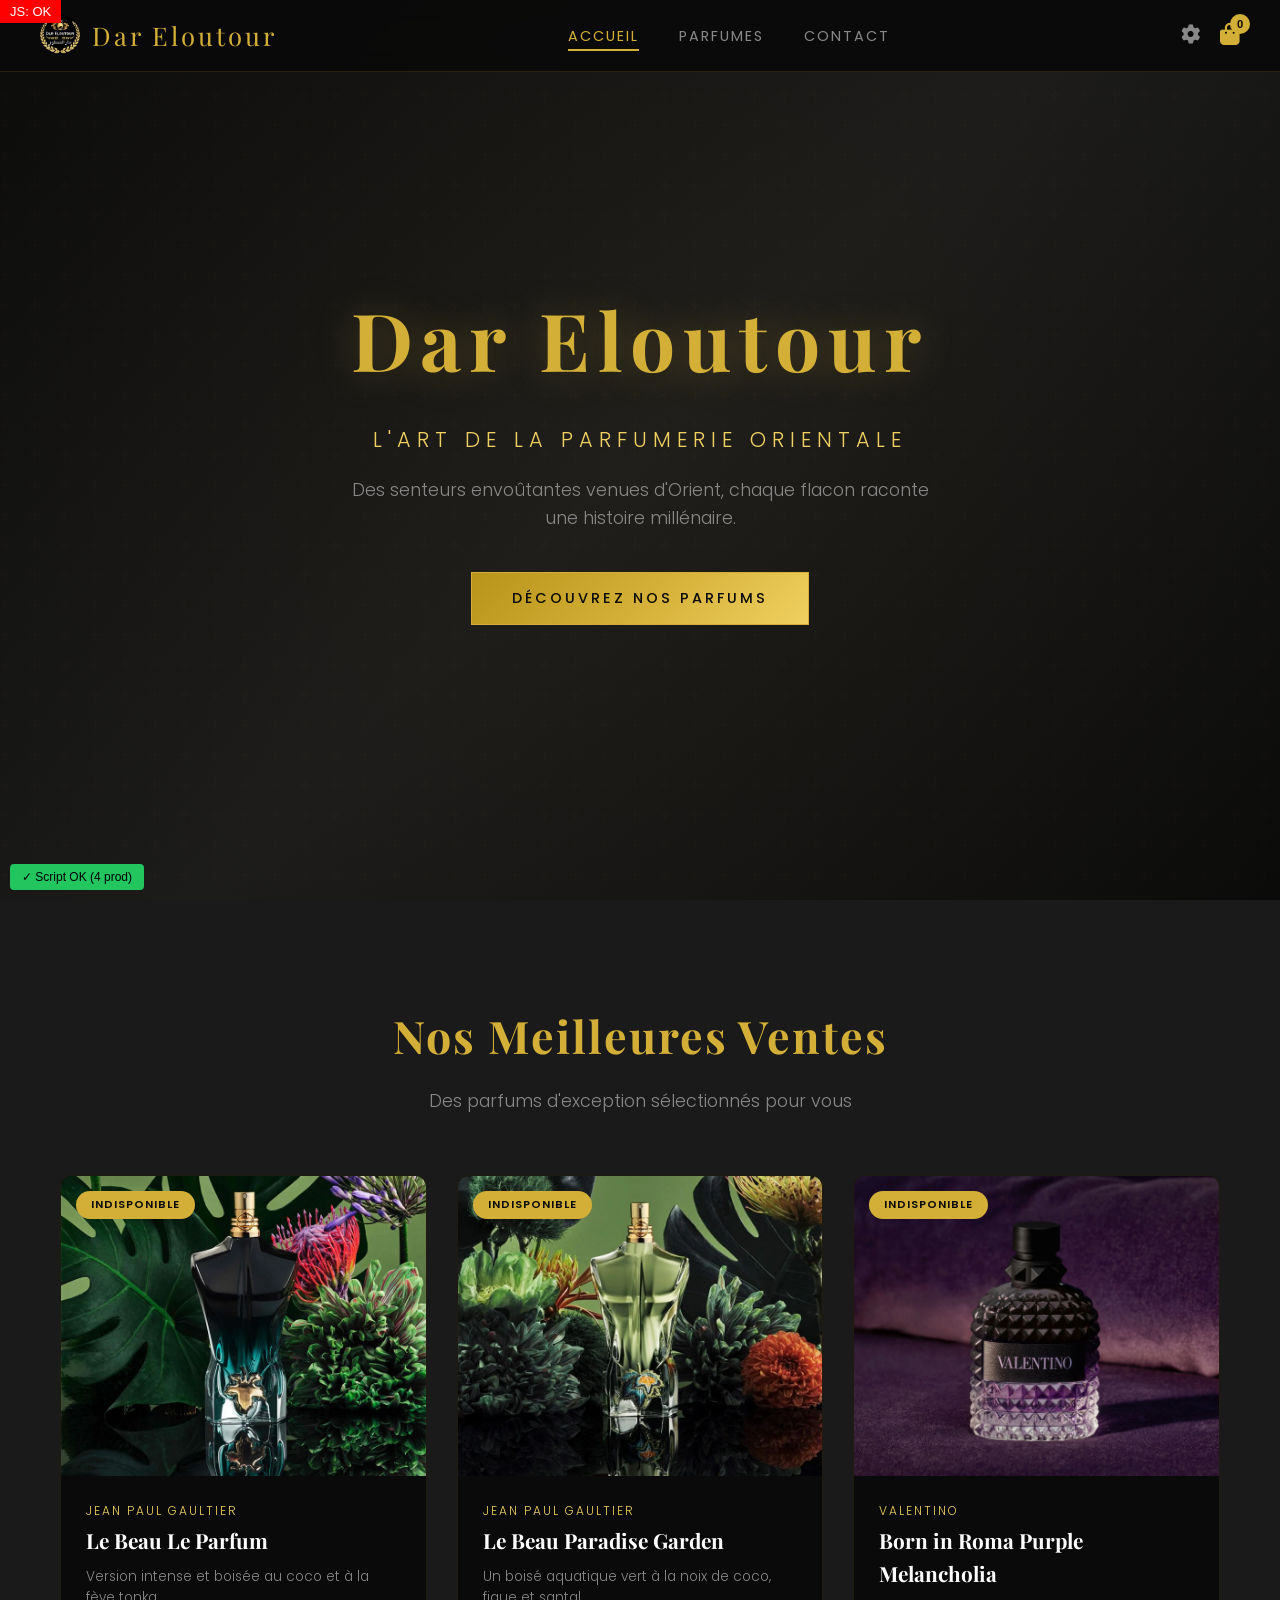
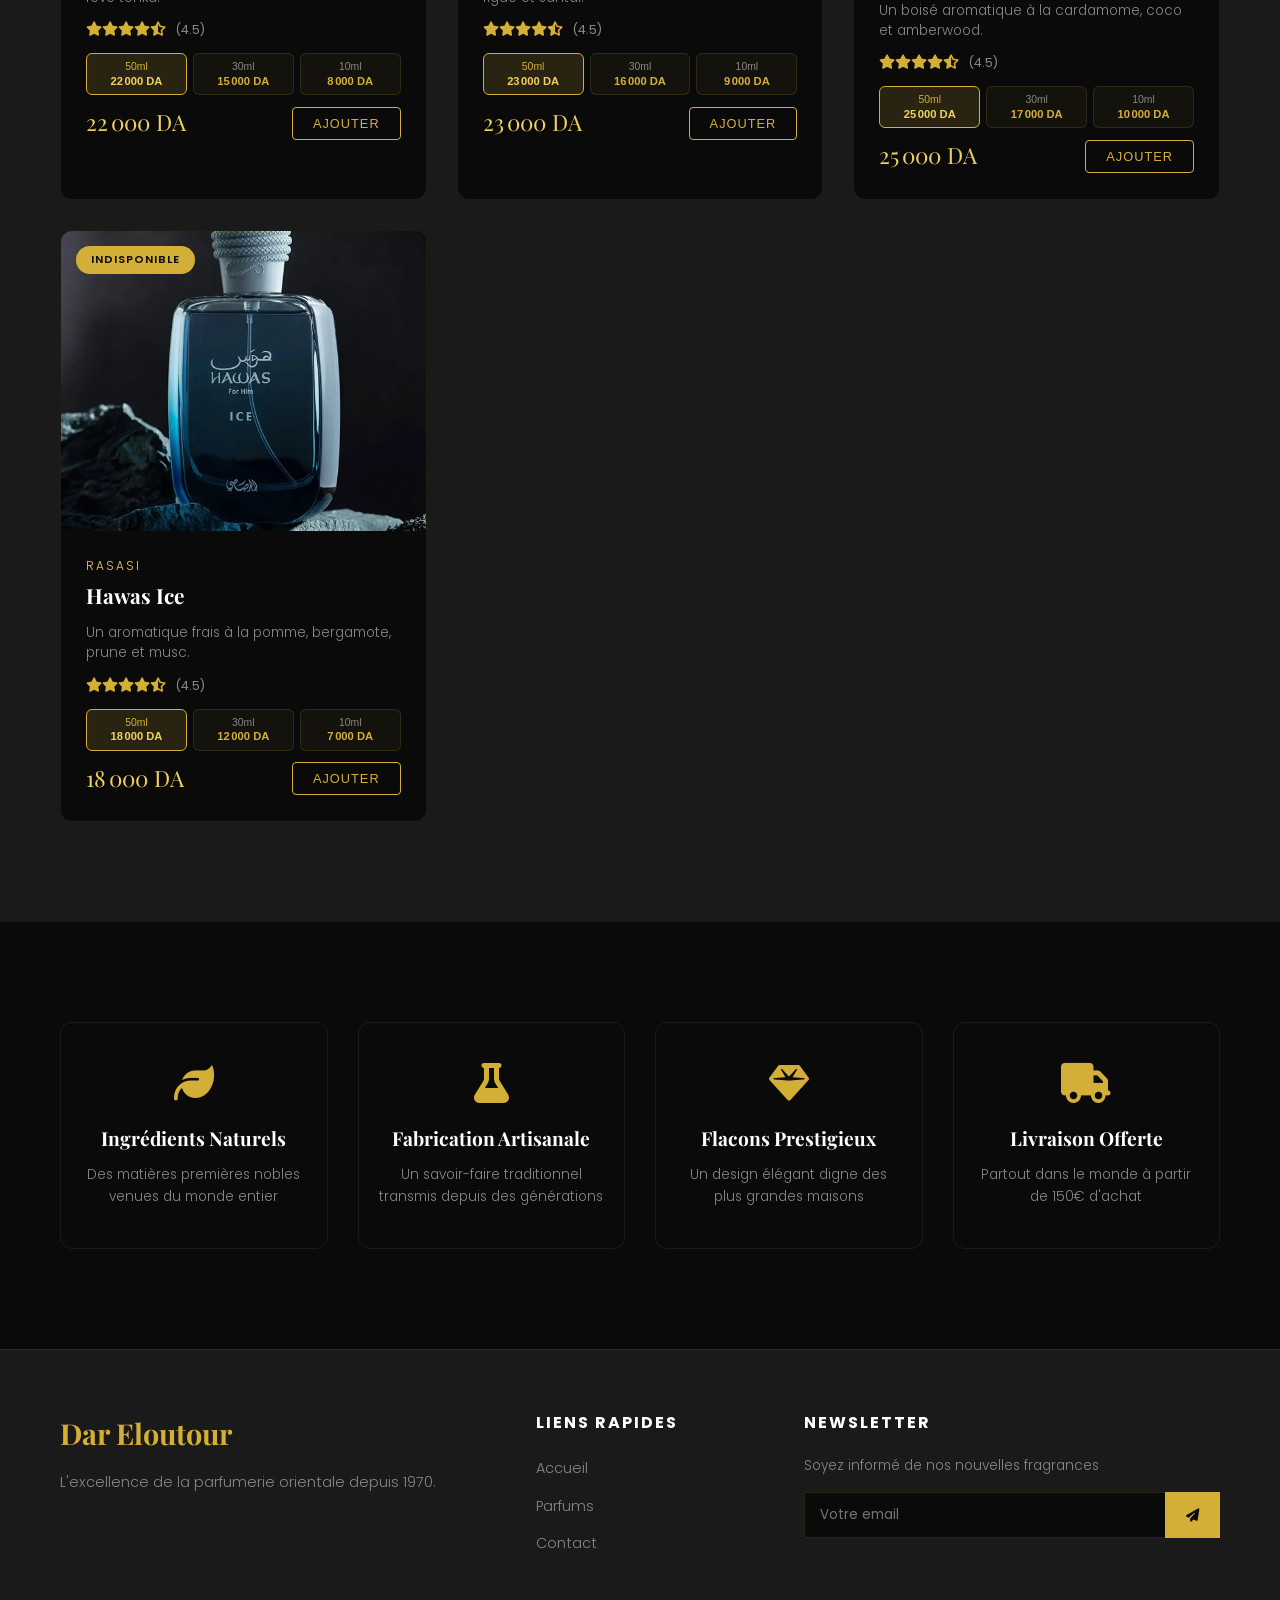
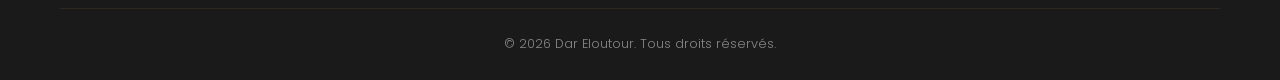
==== commit 0b099e85: "revert to script src with cache busting v=2" ====
--- a/index.html
+++ b/index.html
@@ -398,52 +398,16 @@
     </footer>
 
     <script>
-(function(){
-    var red = document.createElement('div');
-    red.style.cssText = 'position:fixed;top:0;left:0;z-index:99999;background:#f00;color:#fff;padding:5px 10px;font:14px sans-serif;font-size:13px';
-    red.textContent = 'JS INLINE: OK';
-    document.body.appendChild(red);
-    var xhr = new XMLHttpRequest();
-    xhr.open('GET', 'script.js?_=' + Date.now(), true);
-    xhr.onload = function() {
-        if (xhr.status === 200) {
-            red.textContent += ' | FETCHED ' + xhr.responseText.length + 'b';
-            try {
-                eval(xhr.responseText);
-                red.textContent += ' | EVAL OK';
-                // Debug: check containers and force products visible
-                var feat = document.getElementById('featuredProducts');
-                var cat = document.getElementById('catalogueProducts');
-                var info = [];
-                if (feat) {
-                    info.push('feat=' + feat.children.length);
-                    // Force products visible
-                    for (var i = 0; i < feat.children.length; i++) {
-                        feat.children[i].style.setProperty('background', '#333', 'important');
-                        feat.children[i].style.setProperty('border', '3px solid red', 'important');
-                        feat.children[i].style.setProperty('opacity', '1', 'important');
-                        feat.children[i].style.setProperty('display', 'block', 'important');
-                    }
-                } else info.push('featMISSING');
-                if (cat) info.push('cat=' + cat.children.length);
-                else info.push('catMISSING');
-                info.push('prods=' + (typeof products !== 'undefined' ? products.length : 'UNDEF'));
-                var active = document.querySelector('.page.active-page');
-                info.push('page=' + (active ? active.id : 'NONE'));
-                red.textContent += ' | ' + info.join(' ');
-            } catch(e) {
-                red.textContent += ' | EVAL ERR: ' + e.message;
-            }
-        } else {
-            red.textContent += ' | FETCH FAIL: ' + xhr.status;
-        }
-    };
-    xhr.onerror = function() {
-        red.textContent += ' | NETWORK ERROR';
-    };
-    xhr.send();
-})();
-</script>
+        // Simple inline test to confirm JS runs
+        (function(){
+            var d = document.createElement('div');
+            d.id = 'inlineTest';
+            d.style.cssText = 'position:fixed;top:0;left:0;z-index:99999;background:#f00;color:#fff;padding:4px 10px;font:13px sans-serif';
+            d.textContent = 'JS: OK';
+            document.body.appendChild(d);
+        })();
+    </script>
+    <script src="script.js?v=2"></script>
 </body>
 
 </html>
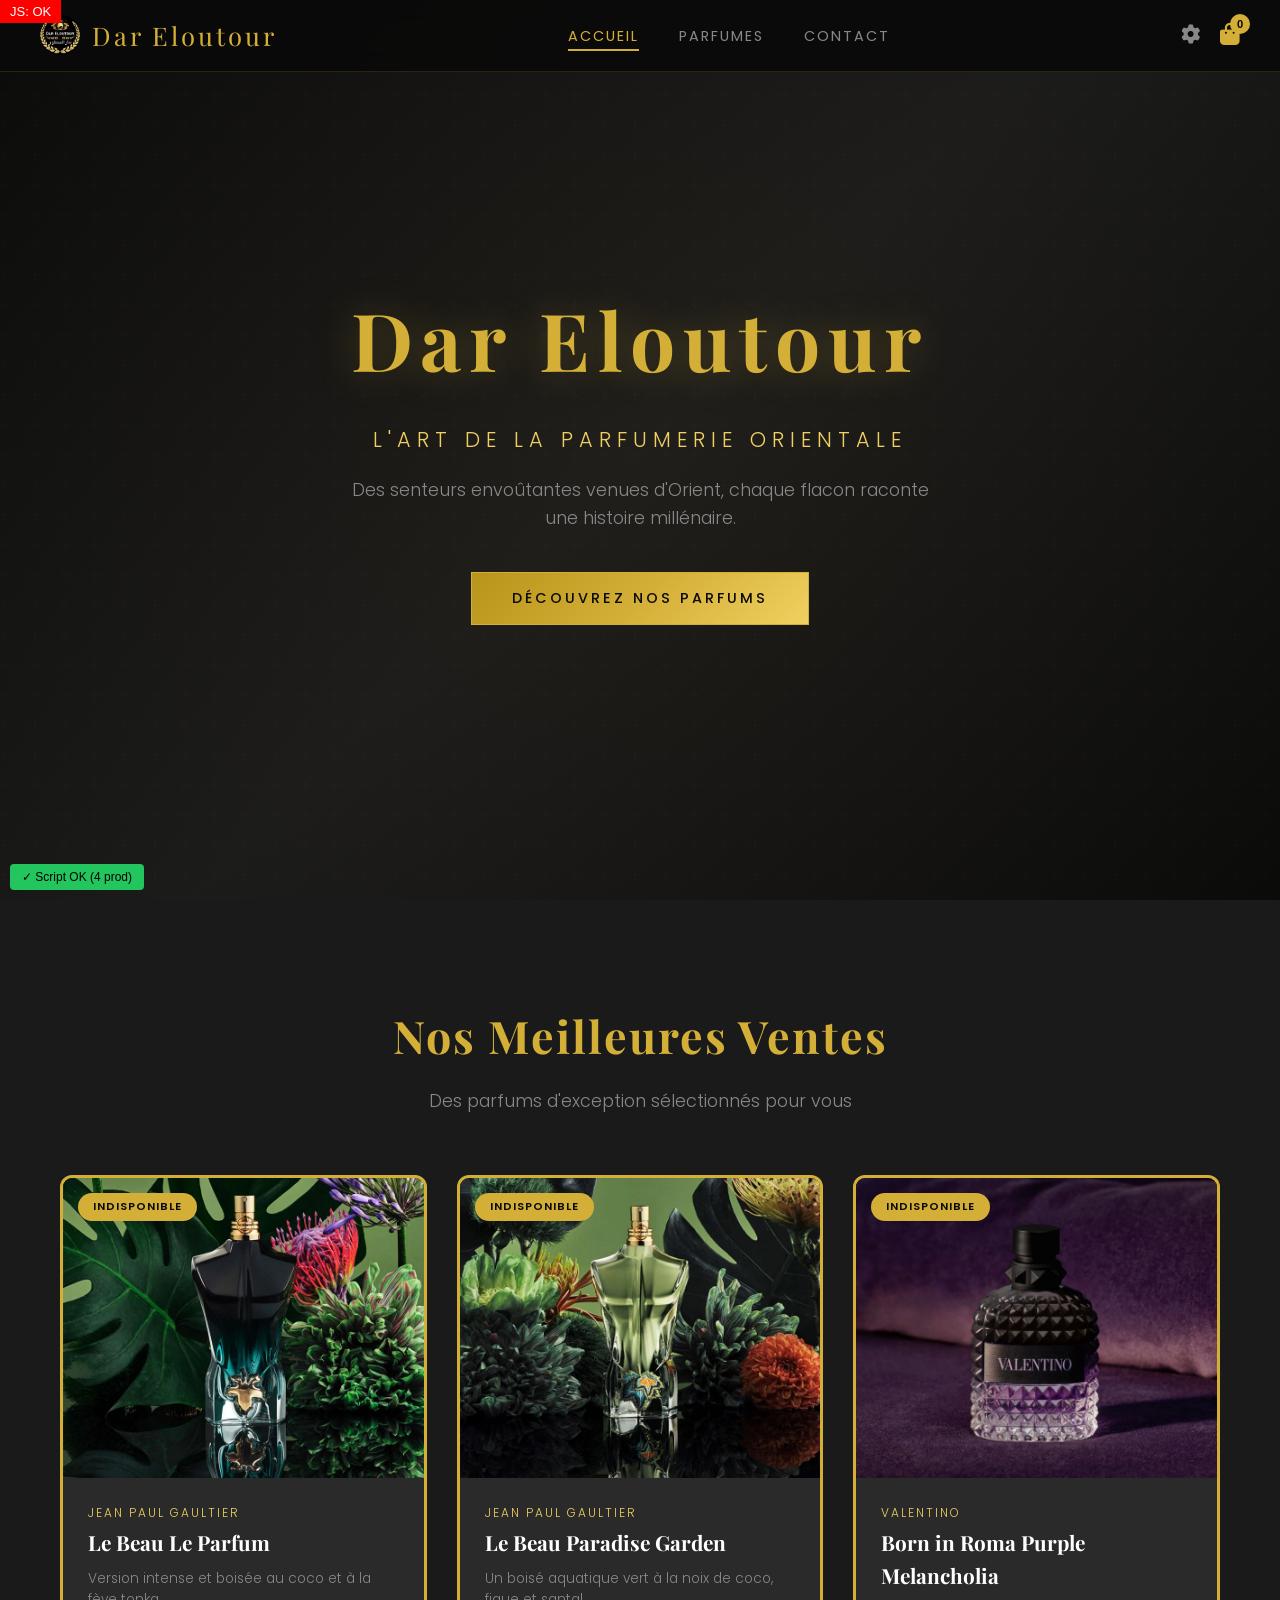
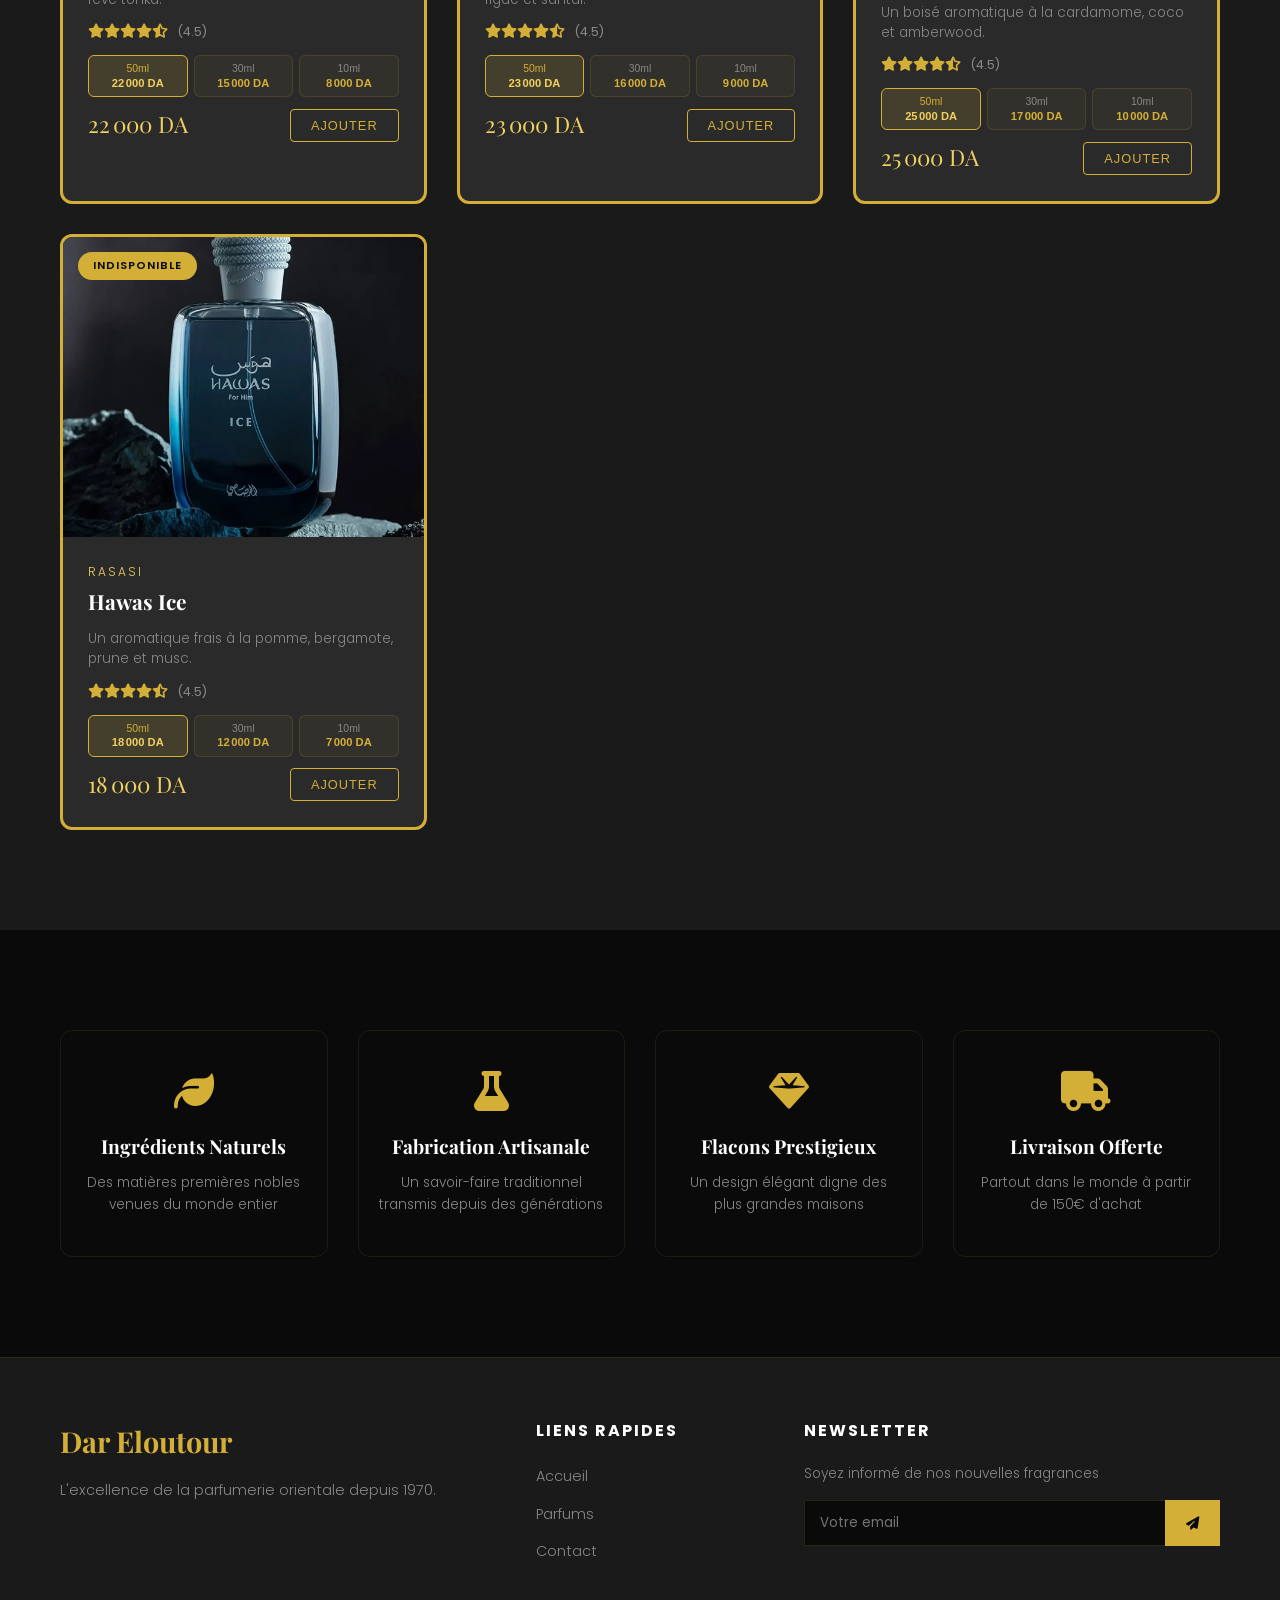
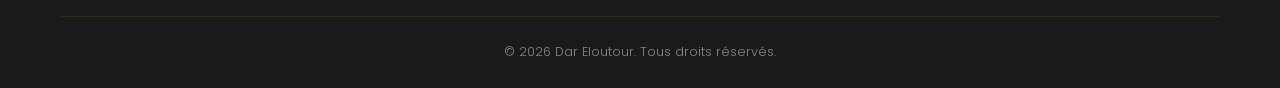
==== commit 7559dd57: "dynamic sizes: flexible size+price rows in admin" ====
--- a/index.html
+++ b/index.html
@@ -258,17 +258,15 @@
                                 <option value="frais">Fraîcheur</option>
                             </select>
                         </div>
-                        <div class="admin-form-group">
-                            <label>Prix 50ml (DA)</label>
-                            <input type="number" id="adminPrice50" placeholder="ex: 22000" min="0" required>
-                        </div>
-                        <div class="admin-form-group">
-                            <label>Prix 30ml (DA)</label>
-                            <input type="number" id="adminPrice30" placeholder="ex: 15000" min="0" required>
-                        </div>
-                        <div class="admin-form-group">
-                            <label>Prix 10ml (DA)</label>
-                            <input type="number" id="adminPrice10" placeholder="ex: 8000" min="0" required>
+                        <div class="admin-form-group" style="flex:0 0 100%">
+                            <label>Tailles et prix</label>
+                            <div id="adminSizePrices">
+                                <div class="size-price-row">
+                                    <input type="number" class="adminSizeMl" placeholder="ml (ex: 125)" min="1" required>
+                                    <input type="number" class="adminSizePrice" placeholder="Prix DA" min="0" required>
+                                    <button type="button" class="add-size-btn" onclick="addSizeRow()">+</button>
+                                </div>
+                            </div>
                         </div>
                     </div>
                     <div class="admin-form-group">
--- a/style.css
+++ b/style.css
@@ -316,8 +316,8 @@
 }
 
 .product-card {
-    background: var(--black);
-    border: 1px solid rgba(212, 175, 55, 0.1);
+    background: var(--black-light);
+    border: 1px solid rgba(212, 175, 55, 0.3);
     border-radius: 12px;
     overflow: hidden;
     transition: var(--transition);
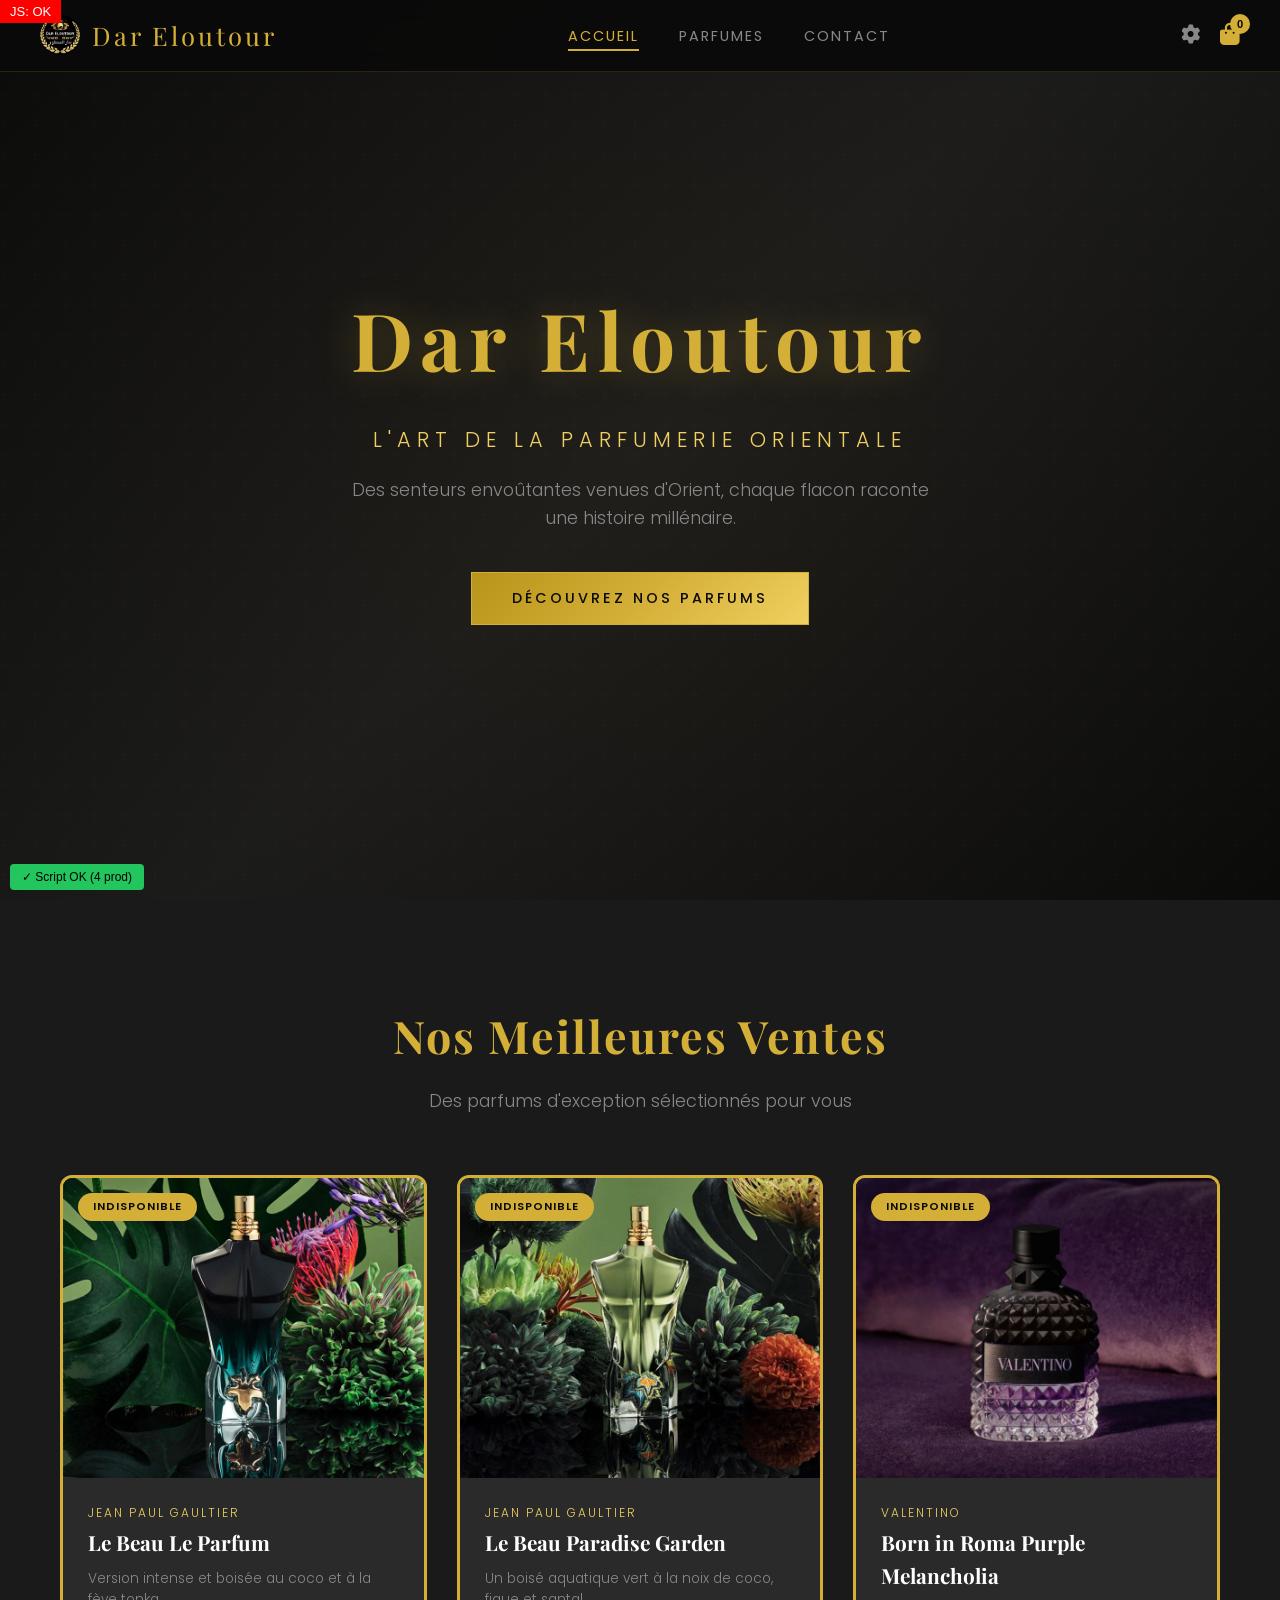
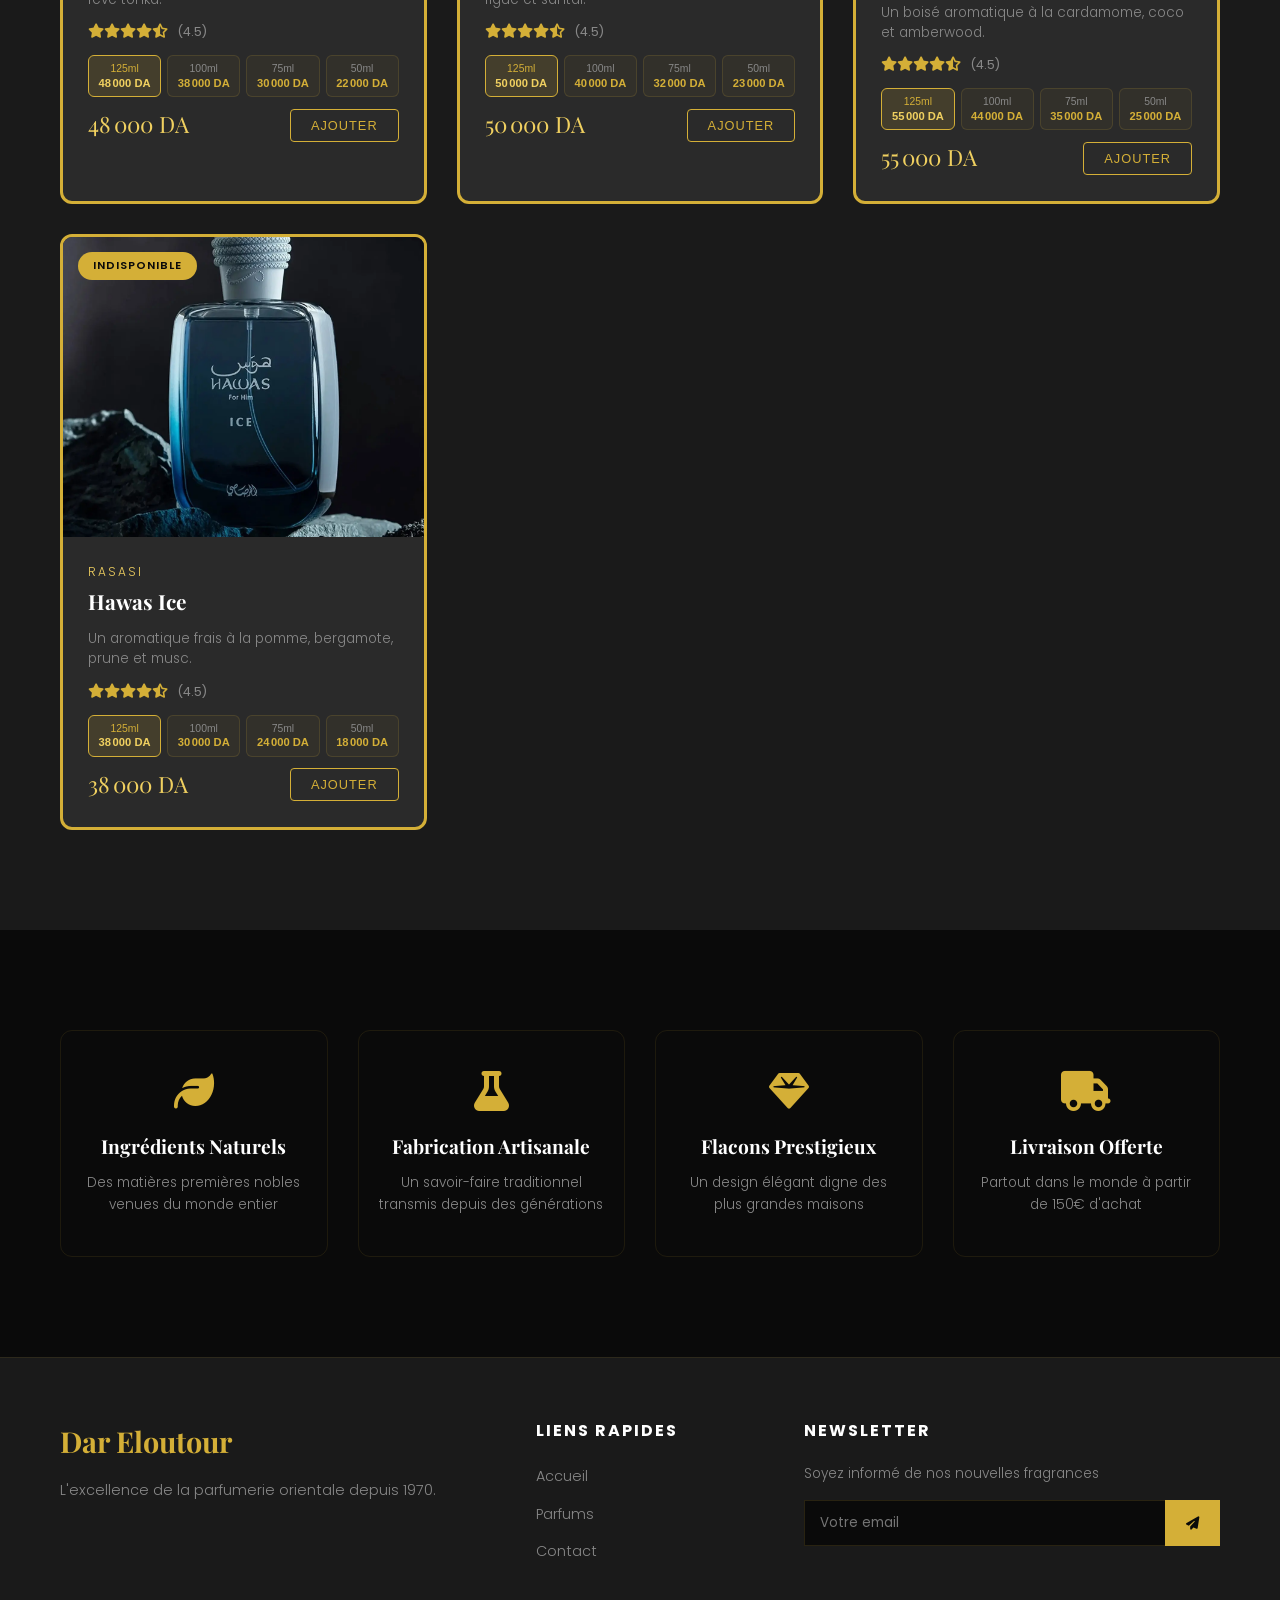
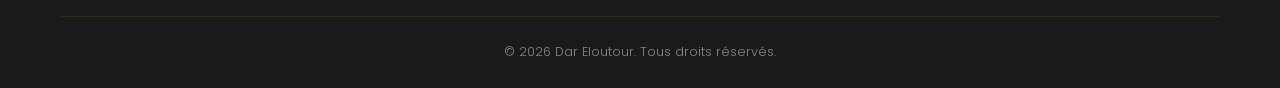
==== commit 2bd220af: "revert: back to fixed 50/30/10 prices in admin" ====
--- a/index.html
+++ b/index.html
@@ -258,15 +258,17 @@
                                 <option value="frais">Fraîcheur</option>
                             </select>
                         </div>
-                        <div class="admin-form-group" style="flex:0 0 100%">
-                            <label>Tailles et prix</label>
-                            <div id="adminSizePrices">
-                                <div class="size-price-row">
-                                    <input type="number" class="adminSizeMl" placeholder="ml (ex: 125)" min="1" required>
-                                    <input type="number" class="adminSizePrice" placeholder="Prix DA" min="0" required>
-                                    <button type="button" class="add-size-btn" onclick="addSizeRow()">+</button>
-                                </div>
-                            </div>
+                        <div class="admin-form-group">
+                            <label>Prix 50ml (DA)</label>
+                            <input type="number" id="adminPrice50" placeholder="ex: 22000" min="0" required>
+                        </div>
+                        <div class="admin-form-group">
+                            <label>Prix 30ml (DA)</label>
+                            <input type="number" id="adminPrice30" placeholder="ex: 15000" min="0" required>
+                        </div>
+                        <div class="admin-form-group">
+                            <label>Prix 10ml (DA)</label>
+                            <input type="number" id="adminPrice10" placeholder="ex: 8000" min="0" required>
                         </div>
                     </div>
                     <div class="admin-form-group">
--- a/style.css
+++ b/style.css
@@ -938,6 +938,35 @@
 .admin-overlay.open {
     opacity: 1;
     visibility: visible;
+}
+
+/* Size-price row in admin */
+.size-price-row {
+    display: flex;
+    gap: 8px;
+    align-items: center;
+    margin-bottom: 6px;
+}
+.size-price-row input[type="number"] {
+    flex: 1;
+    min-width: 0;
+}
+.size-price-row .add-size-btn,
+.size-price-row .rm-size-btn {
+    background: var(--gold);
+    color: var(--black);
+    border: none;
+    border-radius: 4px;
+    width: 30px;
+    height: 30px;
+    font-size: 1.1rem;
+    font-weight: 700;
+    cursor: pointer;
+    flex-shrink: 0;
+}
+.size-price-row .rm-size-btn {
+    background: #ef4444;
+    color: #fff;
 }
 
 .admin-modal {
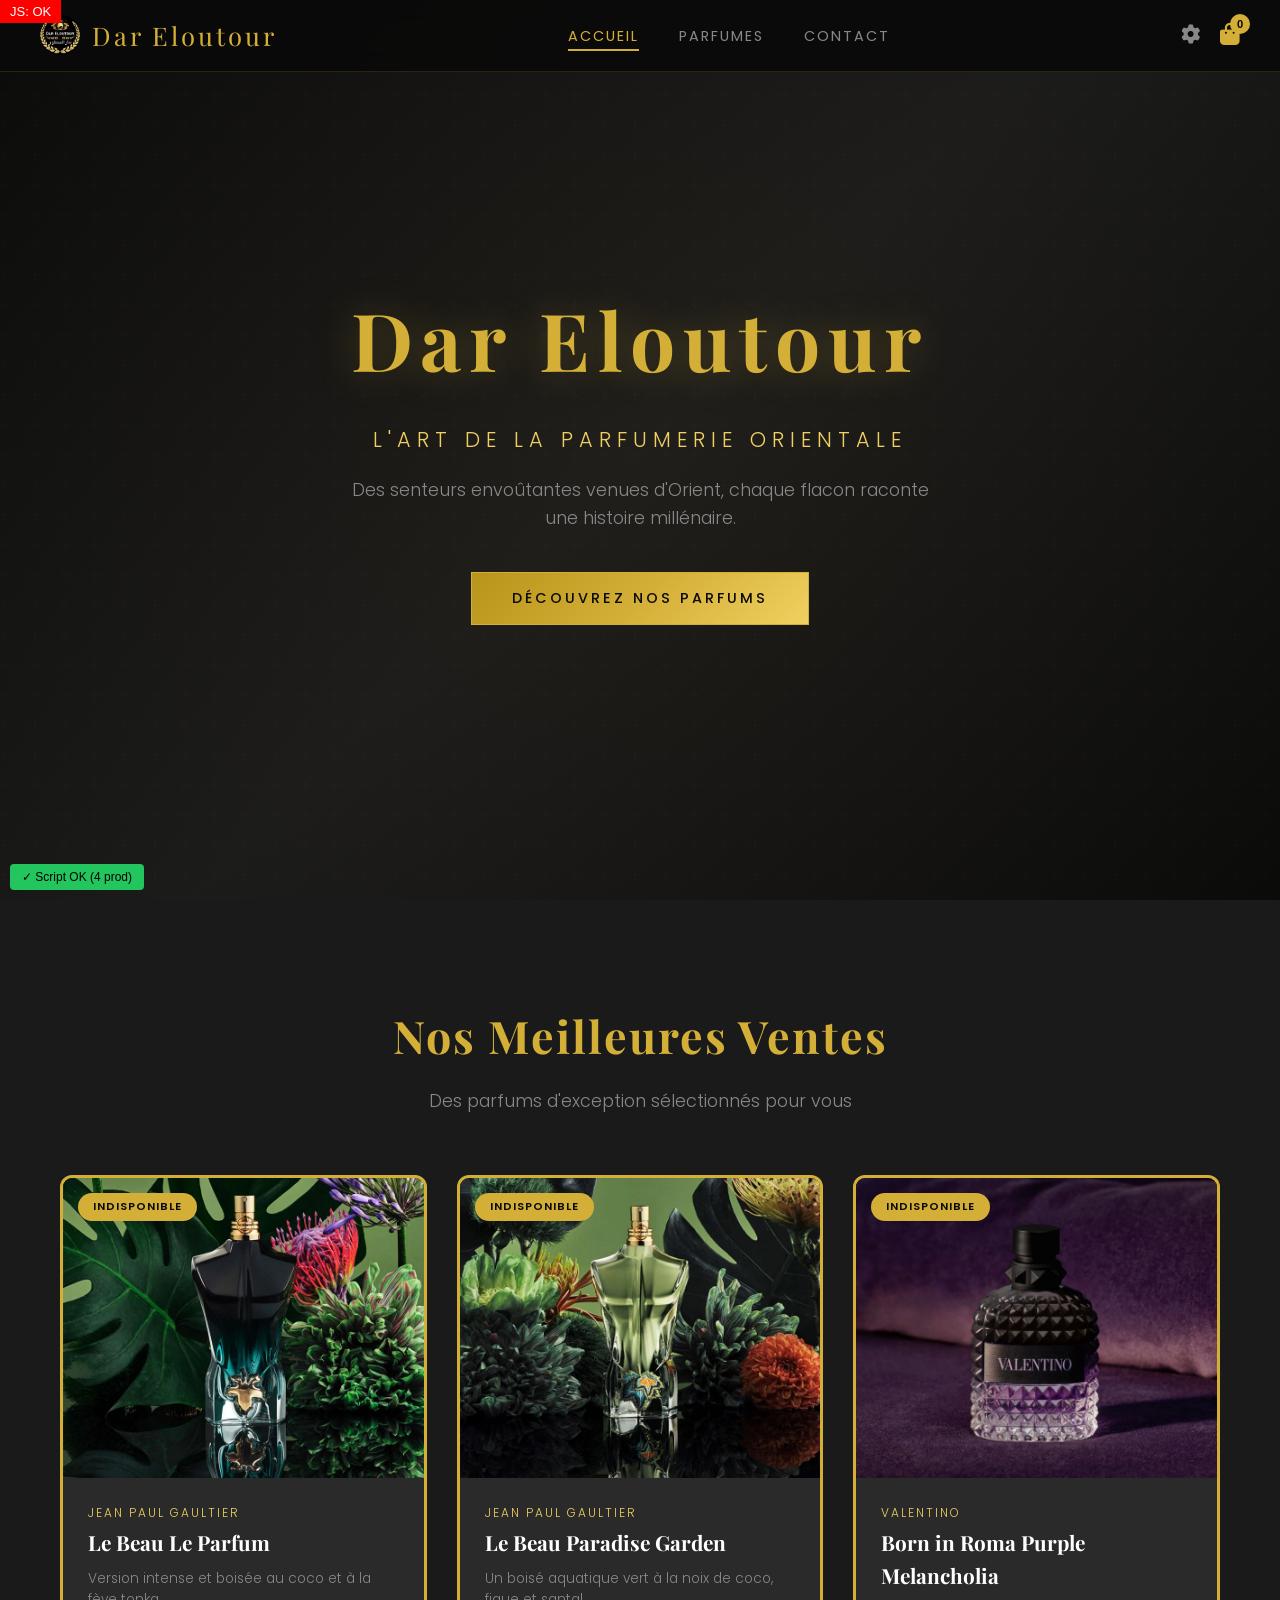
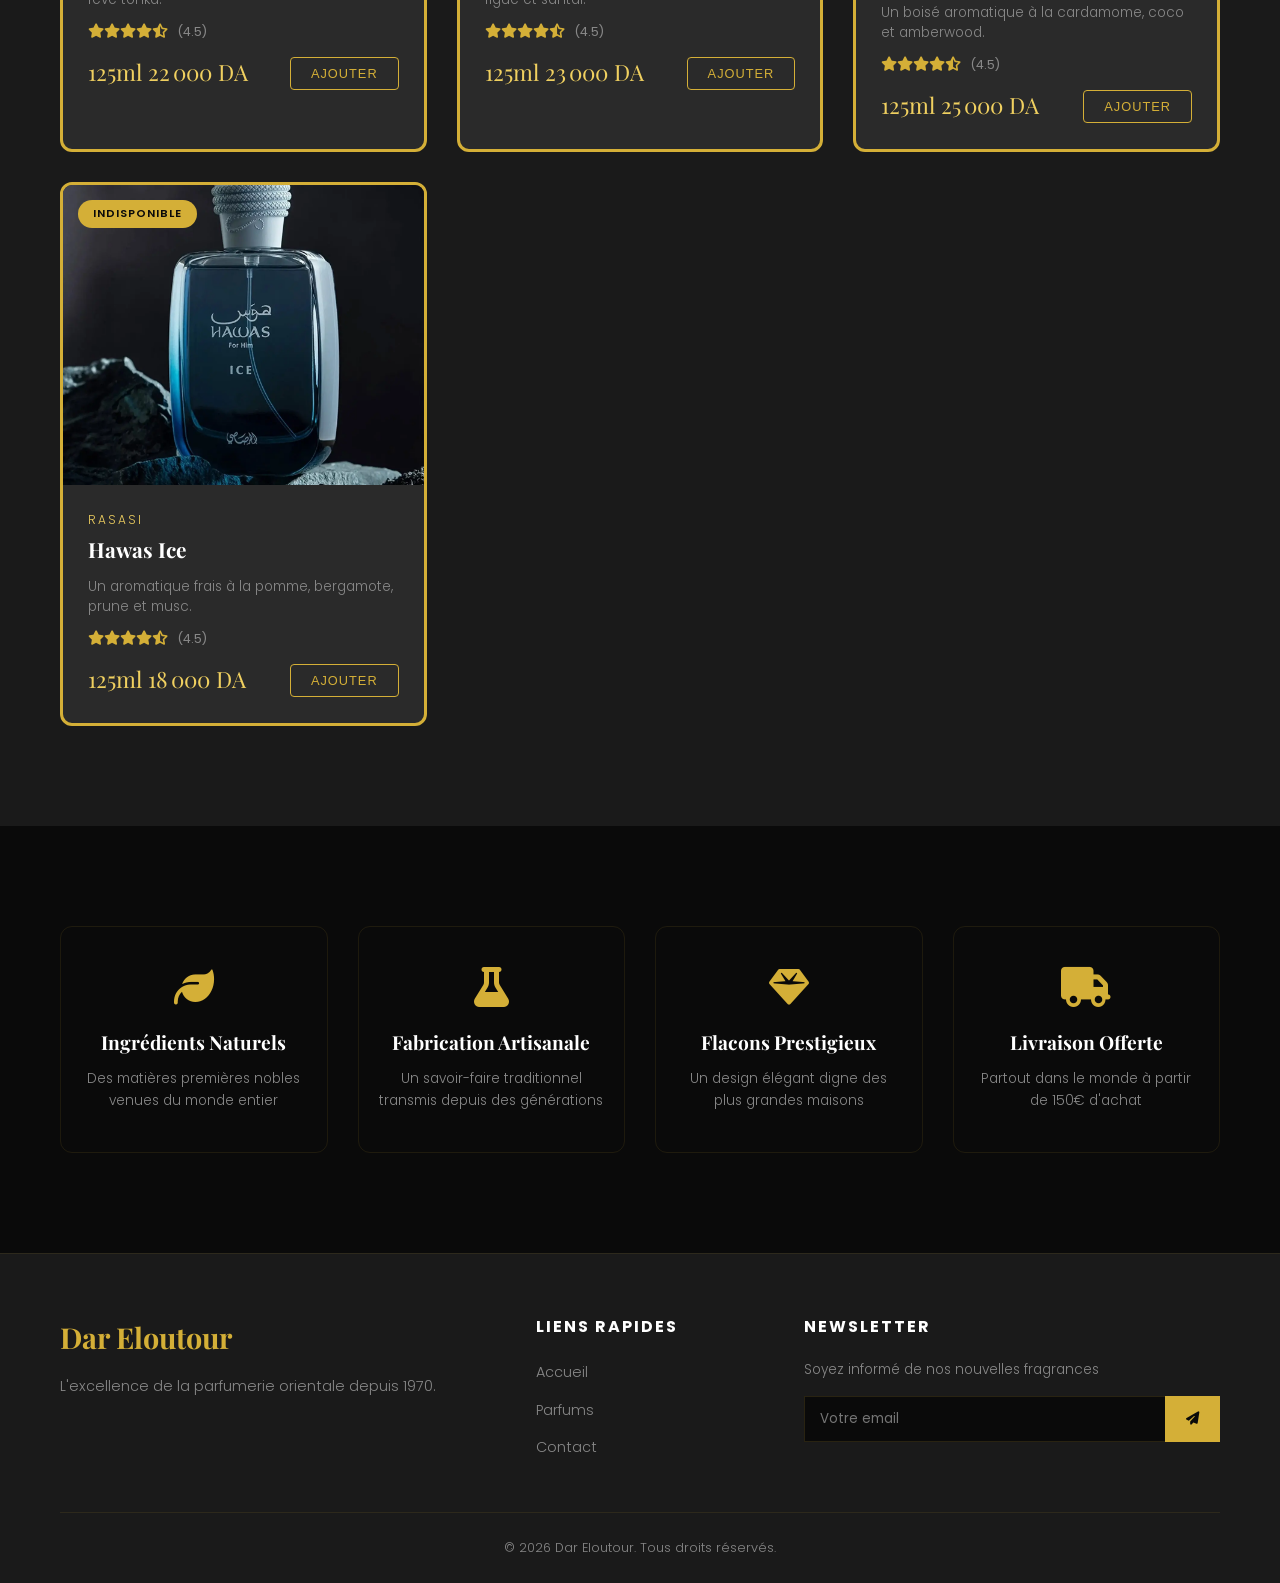
==== commit 00157ffd: "Mise à jour index.html" ====
--- a/index.html
+++ b/index.html
@@ -259,16 +259,12 @@
                             </select>
                         </div>
                         <div class="admin-form-group">
-                            <label>Prix 50ml (DA)</label>
+                            <label>Prix (DA)</label>
                             <input type="number" id="adminPrice50" placeholder="ex: 22000" min="0" required>
                         </div>
                         <div class="admin-form-group">
-                            <label>Prix 30ml (DA)</label>
-                            <input type="number" id="adminPrice30" placeholder="ex: 15000" min="0" required>
-                        </div>
-                        <div class="admin-form-group">
-                            <label>Prix 10ml (DA)</label>
-                            <input type="number" id="adminPrice10" placeholder="ex: 8000" min="0" required>
+                            <label>Taille</label>
+                            <input type="text" id="adminSizeLabel" placeholder="ex: 125ml, 200ml, 100ml..." required>
                         </div>
                     </div>
                     <div class="admin-form-group">
--- a/style.css
+++ b/style.css
@@ -451,46 +451,6 @@
     font-size: 0.8rem;
     color: var(--gray);
     margin-left: 5px;
-}
-
-.product-sizes {
-    display: flex;
-    gap: 6px;
-    margin: 10px 0;
-    flex-wrap: wrap;
-}
-.size-btn {
-    flex: 1;
-    min-width: 60px;
-    background: rgba(212,175,55,0.05);
-    border: 1px solid rgba(212,175,55,0.15);
-    border-radius: 6px;
-    padding: 6px 4px;
-    cursor: pointer;
-    color: var(--gray);
-    font-size: 0.65rem;
-    font-weight: 500;
-    text-align: center;
-    transition: var(--transition);
-    line-height: 1.3;
-}
-.size-btn span {
-    display: block;
-    font-size: 0.7rem;
-    color: var(--gold);
-    font-weight: 600;
-}
-.size-btn.active {
-    background: rgba(212,175,55,0.15);
-    border-color: var(--gold);
-    color: var(--gold);
-}
-.size-btn.active span {
-    color: var(--gold-light);
-}
-.size-btn:hover {
-    border-color: var(--gold);
-    background: rgba(212,175,55,0.1);
 }
 
 .product-bottom {
@@ -709,20 +669,6 @@
     margin-bottom: 30px;
 }
 
-.detail-sizes {
-    display: flex;
-    gap: 10px;
-    margin-bottom: 25px;
-}
-.detail-sizes .size-btn {
-    min-width: 80px;
-    padding: 10px 8px;
-    font-size: 0.8rem;
-}
-.detail-sizes .size-btn span {
-    font-size: 0.85rem;
-}
-
 .perfume-detail-price {
     font-family: 'Playfair Display', serif;
     font-size: 2rem;
@@ -938,35 +884,6 @@
 .admin-overlay.open {
     opacity: 1;
     visibility: visible;
-}
-
-/* Size-price row in admin */
-.size-price-row {
-    display: flex;
-    gap: 8px;
-    align-items: center;
-    margin-bottom: 6px;
-}
-.size-price-row input[type="number"] {
-    flex: 1;
-    min-width: 0;
-}
-.size-price-row .add-size-btn,
-.size-price-row .rm-size-btn {
-    background: var(--gold);
-    color: var(--black);
-    border: none;
-    border-radius: 4px;
-    width: 30px;
-    height: 30px;
-    font-size: 1.1rem;
-    font-weight: 700;
-    cursor: pointer;
-    flex-shrink: 0;
-}
-.size-price-row .rm-size-btn {
-    background: #ef4444;
-    color: #fff;
 }
 
 .admin-modal {
@@ -1286,27 +1203,17 @@
     gap: 8px;
     flex-wrap: wrap;
 }
-.edit-prices {
-    display: flex;
+.edit-price-wrapper {
+    display: flex;
+    align-items: center;
     gap: 6px;
-    align-items: center;
-}
-.edit-prices label {
-    display: flex;
-    align-items: center;
-    gap: 3px;
+}
+.edit-price-wrapper label {
+    display: flex;
+    align-items: center;
+    gap: 4px;
     font-size: 0.7rem;
     color: var(--gray);
-}
-.edit-prices input {
-    width: 70px;
-    padding: 4px 6px;
-    background: var(--black);
-    border: 1px solid rgba(212,175,55,0.15);
-    border-radius: 4px;
-    color: var(--white);
-    font-size: 0.75rem;
-    outline: none;
 }
 .admin-edit-actions input {
     width: 90px;
@@ -1511,12 +1418,6 @@
     color: var(--white);
     margin-bottom: 5px;
 }
-.cart-item-ml {
-    font-size: 0.75rem;
-    color: var(--gold);
-    font-weight: 500;
-}
-
 .cart-item-price {
     font-size: 0.9rem;
     color: var(--gold);
@@ -2032,7 +1933,24 @@
     .product-stars span {
         font-size: 0.7rem;
     }
-    .product-price {
+.product-size-label {
+    font-size: 0.8rem;
+    color: var(--gold);
+    font-weight: 500;
+    margin-right: 4px;
+}
+.detail-size-label {
+    font-size: 1.1rem;
+    color: var(--gold);
+    font-weight: 500;
+    margin-right: 6px;
+}
+.cart-item-size {
+    font-size: 0.75rem;
+    color: var(--gold);
+    font-weight: 500;
+}
+.product-price {
         font-size: 1.1rem;
     }
     .btn-add {
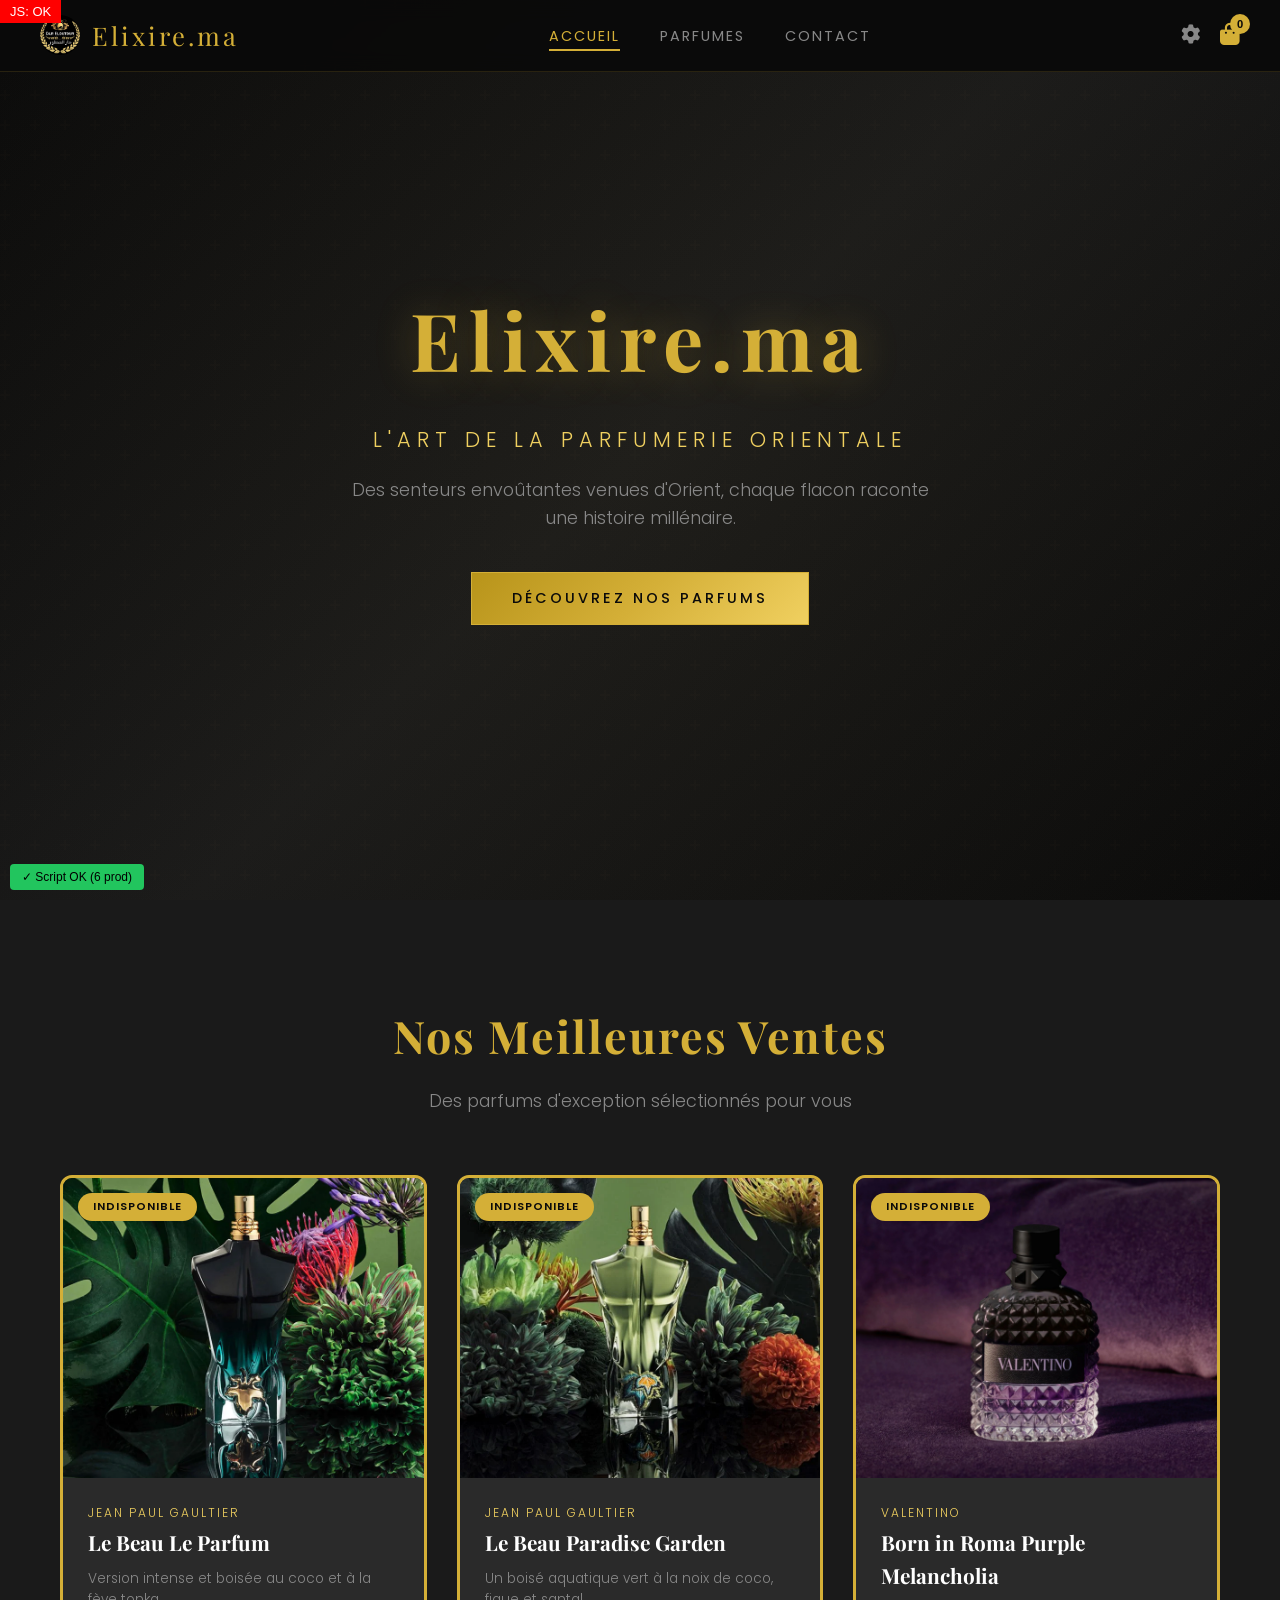
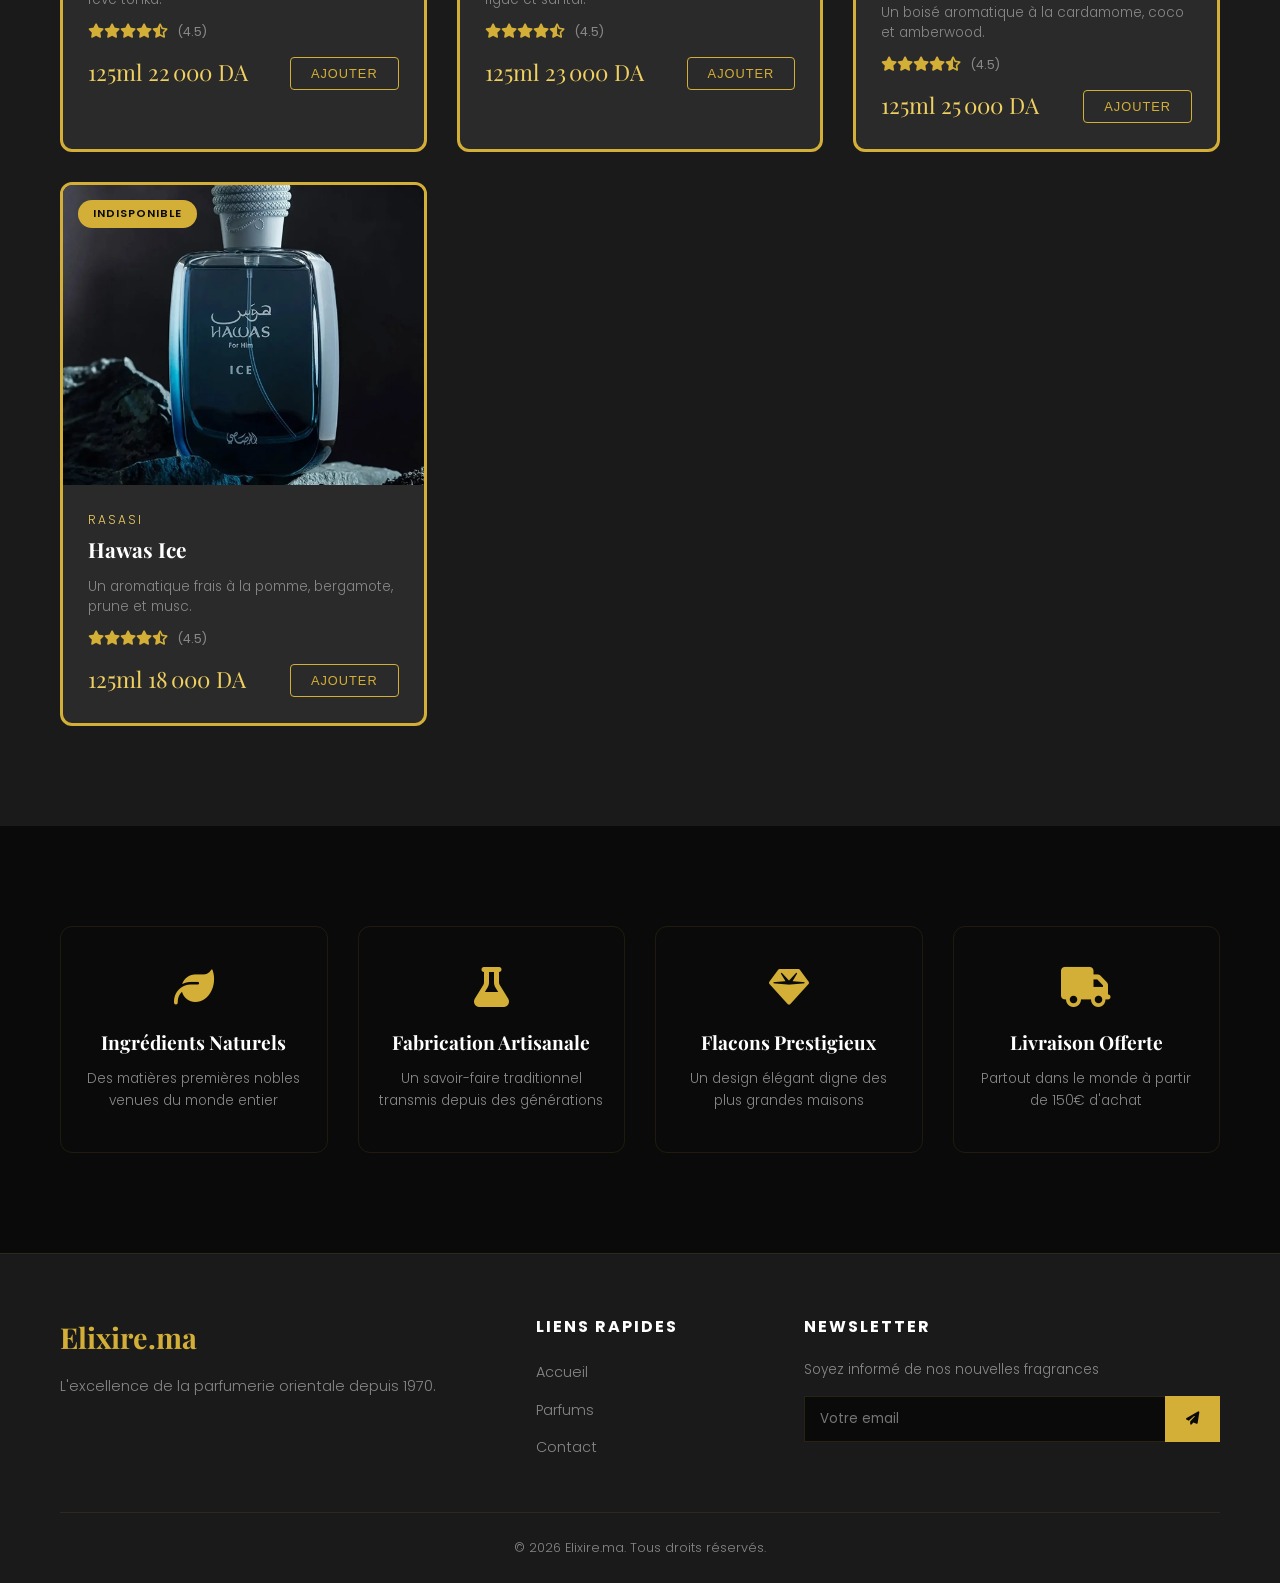
==== commit be29b829: "Renommer le site en Elixire.ma" ====
--- a/index.html
+++ b/index.html
@@ -4,7 +4,7 @@
 <head>
     <meta charset="UTF-8">
     <meta name="viewport" content="width=device-width, initial-scale=1.0">
-    <title>Dar Eloutour - Parfumerie de Luxe</title>
+    <title>Elixire.ma - Parfumerie de Luxe</title>
     <link rel="stylesheet" href="style.css">
     <link rel="stylesheet" href="https://cdnjs.cloudflare.com/ajax/libs/font-awesome/6.5.1/css/all.min.css">
     <link
@@ -17,8 +17,8 @@
         <nav class="navbar">
             <div class="nav-logo">
                 <a href="#accueil">
-                    <img src="logo.jpg" alt="Dar Eloutour" class="logo-icon">
-                    <span class="logo-text">Dar Eloutour</span>
+                    <img src="logo.jpg" alt="Elixire.ma" class="logo-icon">
+                    <span class="logo-text">Elixire.ma</span>
                 </a>
             </div>
             <ul class="nav-menu">
@@ -45,7 +45,7 @@
         <div class="hero">
             <div class="hero-overlay"></div>
             <div class="hero-content">
-                <h1 class="hero-title">Dar Eloutour</h1>
+                <h1 class="hero-title">Elixire.ma</h1>
                 <p class="hero-subtitle">L'art de la parfumerie orientale</p>
                 <p class="hero-desc">Des senteurs envoûtantes venues d'Orient, chaque flacon raconte une histoire
                     millénaire.</p>
@@ -101,6 +101,10 @@
                 <button class="filter-btn" data-filter="boise">Boisé</button>
                 <button class="filter-btn" data-filter="frais">Fraîcheur</button>
             </div>
+            <div class="search-bar">
+                <i class="fas fa-search search-icon"></i>
+                <input type="text" class="search-input" id="searchInput" placeholder="Rechercher un parfum...">
+            </div>
             <div class="products-grid" id="catalogueProducts">
             </div>
         </div>
@@ -113,10 +117,10 @@
 
     <section id="apropos" class="page">
         <div class="container section">
-            <h2 class="section-title">À propos de Dar Eloutour</h2>
+            <h2 class="section-title">À propos de Elixire.ma</h2>
             <div class="about-content">
                 <div class="about-text">
-                    <p>Depuis des siècles, l'Orient est le berceau de la parfumerie. <strong>Dar Eloutour</strong> (« La
+                    <p>Depuis des siècles, l'Orient est le berceau de la parfumerie. <strong>Elixire.ma</strong> (« La
                         Maison des Parfums ») perpétue cette tradition avec passion et excellence.</p>
                     <p>Notre maison sélectionne les meilleurs ingrédients : oud précieux, roses de Damas, ambre gris,
                         musc blanc et bien d'autres trésors olfactifs. Chaque parfum est élaboré selon des méthodes
@@ -173,7 +177,7 @@
                         <i class="fas fa-envelope"></i>
                         <div>
                             <h4>Email</h4>
-                            <p>contact@dareloutour.dz</p>
+                            <p>contact@elixire.ma</p>
                         </div>
                     </div>
                     <div class="info-item">
@@ -367,7 +371,7 @@
         <div class="container">
             <div class="footer-content">
                 <div class="footer-brand">
-                    <h3>Dar Eloutour</h3>
+                    <h3>Elixire.ma</h3>
                     <p>L'excellence de la parfumerie orientale depuis 1970.</p>
                 </div>
                 <div class="footer-links">
@@ -388,7 +392,7 @@
                 </div>
             </div>
             <div class="footer-bottom">
-                <p>&copy; 2026 Dar Eloutour. Tous droits réservés.</p>
+                <p>&copy; 2026 Elixire.ma. Tous droits réservés.</p>
             </div>
         </div>
     </footer>
--- a/style.css
+++ b/style.css
@@ -554,6 +554,42 @@
     background: var(--gold);
     color: var(--black);
     border-color: var(--gold);
+}
+
+/* ===== SEARCH BAR ===== */
+.search-bar {
+    display: flex;
+    align-items: center;
+    max-width: 500px;
+    margin: 0 auto 40px;
+    background: var(--black);
+    border: 1px solid rgba(212,175,55,0.2);
+    border-radius: 30px;
+    padding: 0 20px;
+    transition: var(--transition);
+}
+.search-bar:focus-within {
+    border-color: var(--gold);
+    box-shadow: 0 0 20px rgba(212,175,55,0.1);
+}
+.search-icon {
+    color: var(--gold);
+    font-size: 1rem;
+    margin-right: 12px;
+}
+.search-input {
+    flex: 1;
+    background: none;
+    border: none;
+    outline: none;
+    color: var(--white);
+    font-family: 'Poppins', sans-serif;
+    font-size: 0.9rem;
+    padding: 14px 0;
+}
+.search-input::placeholder {
+    color: var(--gray);
+    font-weight: 300;
 }
 
 /* ===== PERFUME DETAIL ===== */
@@ -1933,6 +1969,28 @@
     .product-stars span {
         font-size: 0.7rem;
     }
+.stat-number {
+        font-size: 1.6rem;
+    }
+    .stat-label {
+        font-size: 0.7rem;
+    }
+
+    /* Search bar mobile */
+    .search-bar {
+        margin: 0 0 25px;
+        max-width: 100%;
+        padding: 0 16px;
+    }
+    .search-input {
+        font-size: 0.85rem;
+        padding: 12px 0;
+    }
+    .search-icon {
+        font-size: 0.9rem;
+        margin-right: 10px;
+    }
+
 .product-size-label {
     font-size: 0.8rem;
     color: var(--gold);
@@ -2005,6 +2063,26 @@
         font-size: 0.7rem;
         white-space: nowrap;
         flex-shrink: 0;
+    }
+
+    /* Search bar mobile */
+    .search-bar {
+        margin: 0 0 20px;
+        max-width: 100%;
+        padding: 0 14px;
+        background: rgba(212,175,55,0.05);
+        border-color: rgba(212,175,55,0.3);
+    }
+    .search-bar:focus-within {
+        background: rgba(212,175,55,0.08);
+    }
+    .search-input {
+        font-size: 0.9rem;
+        padding: 13px 0;
+    }
+    .search-icon {
+        font-size: 1rem;
+        margin-right: 10px;
     }
 
     /* Detail page */
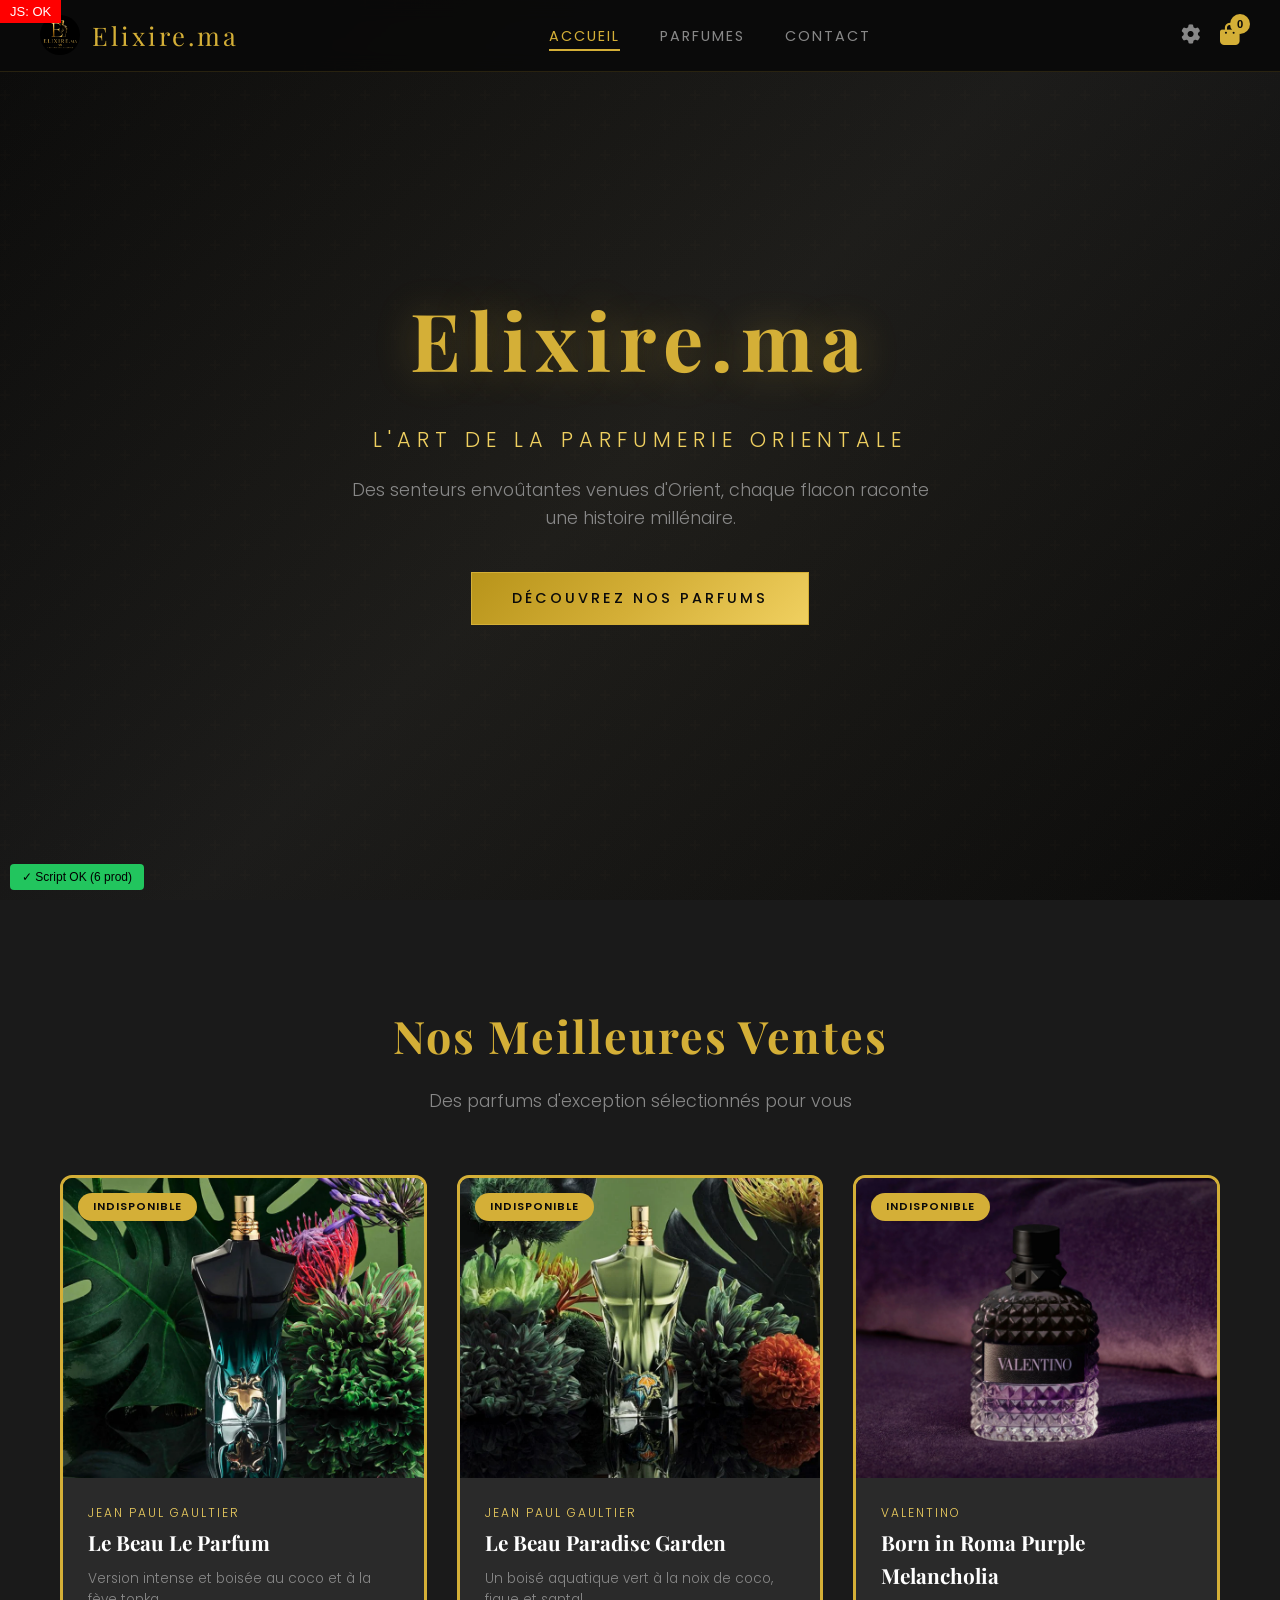
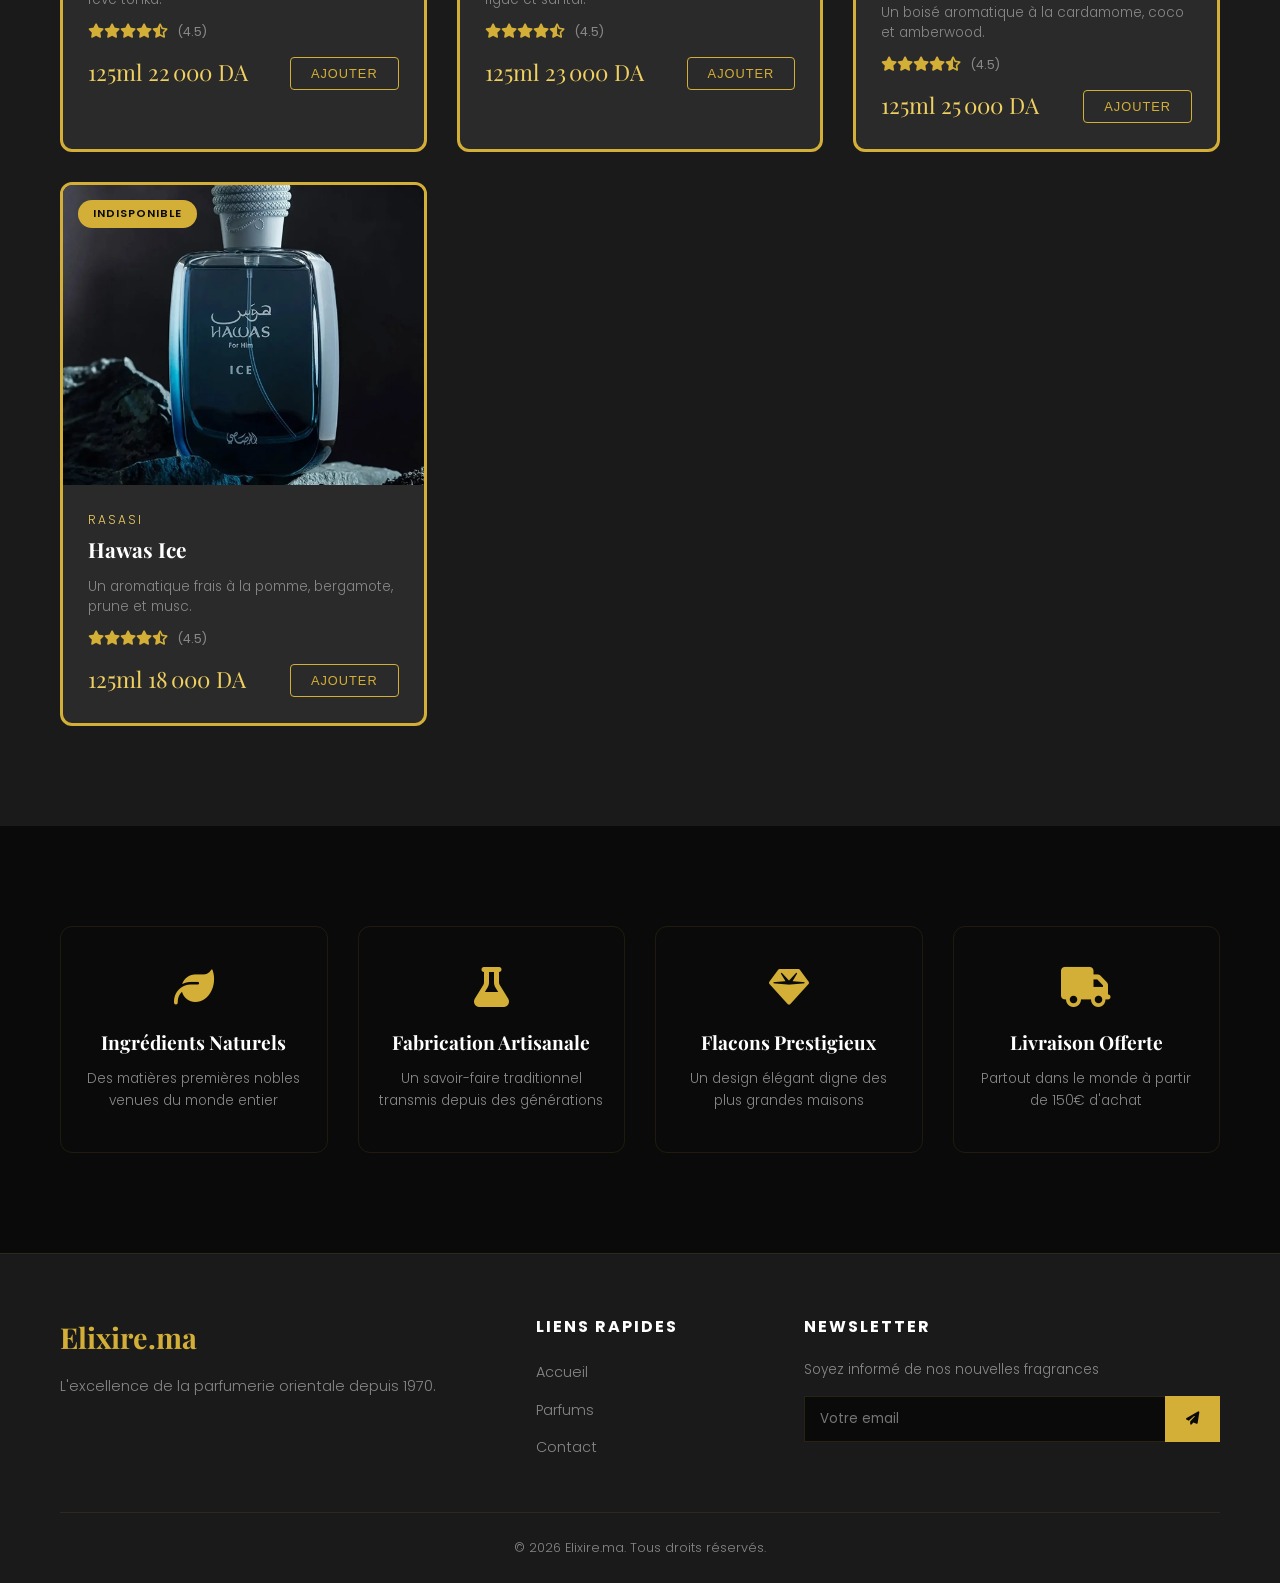
==== commit 91b6c2dc: "Logo Elixire.ma (png)" ====
--- a/index.html
+++ b/index.html
@@ -17,7 +17,7 @@
         <nav class="navbar">
             <div class="nav-logo">
                 <a href="#accueil">
-                    <img src="logo.jpg" alt="Elixire.ma" class="logo-icon">
+                    <img src="logo.png" alt="Elixire.ma" class="logo-icon">
                     <span class="logo-text">Elixire.ma</span>
                 </a>
             </div>
